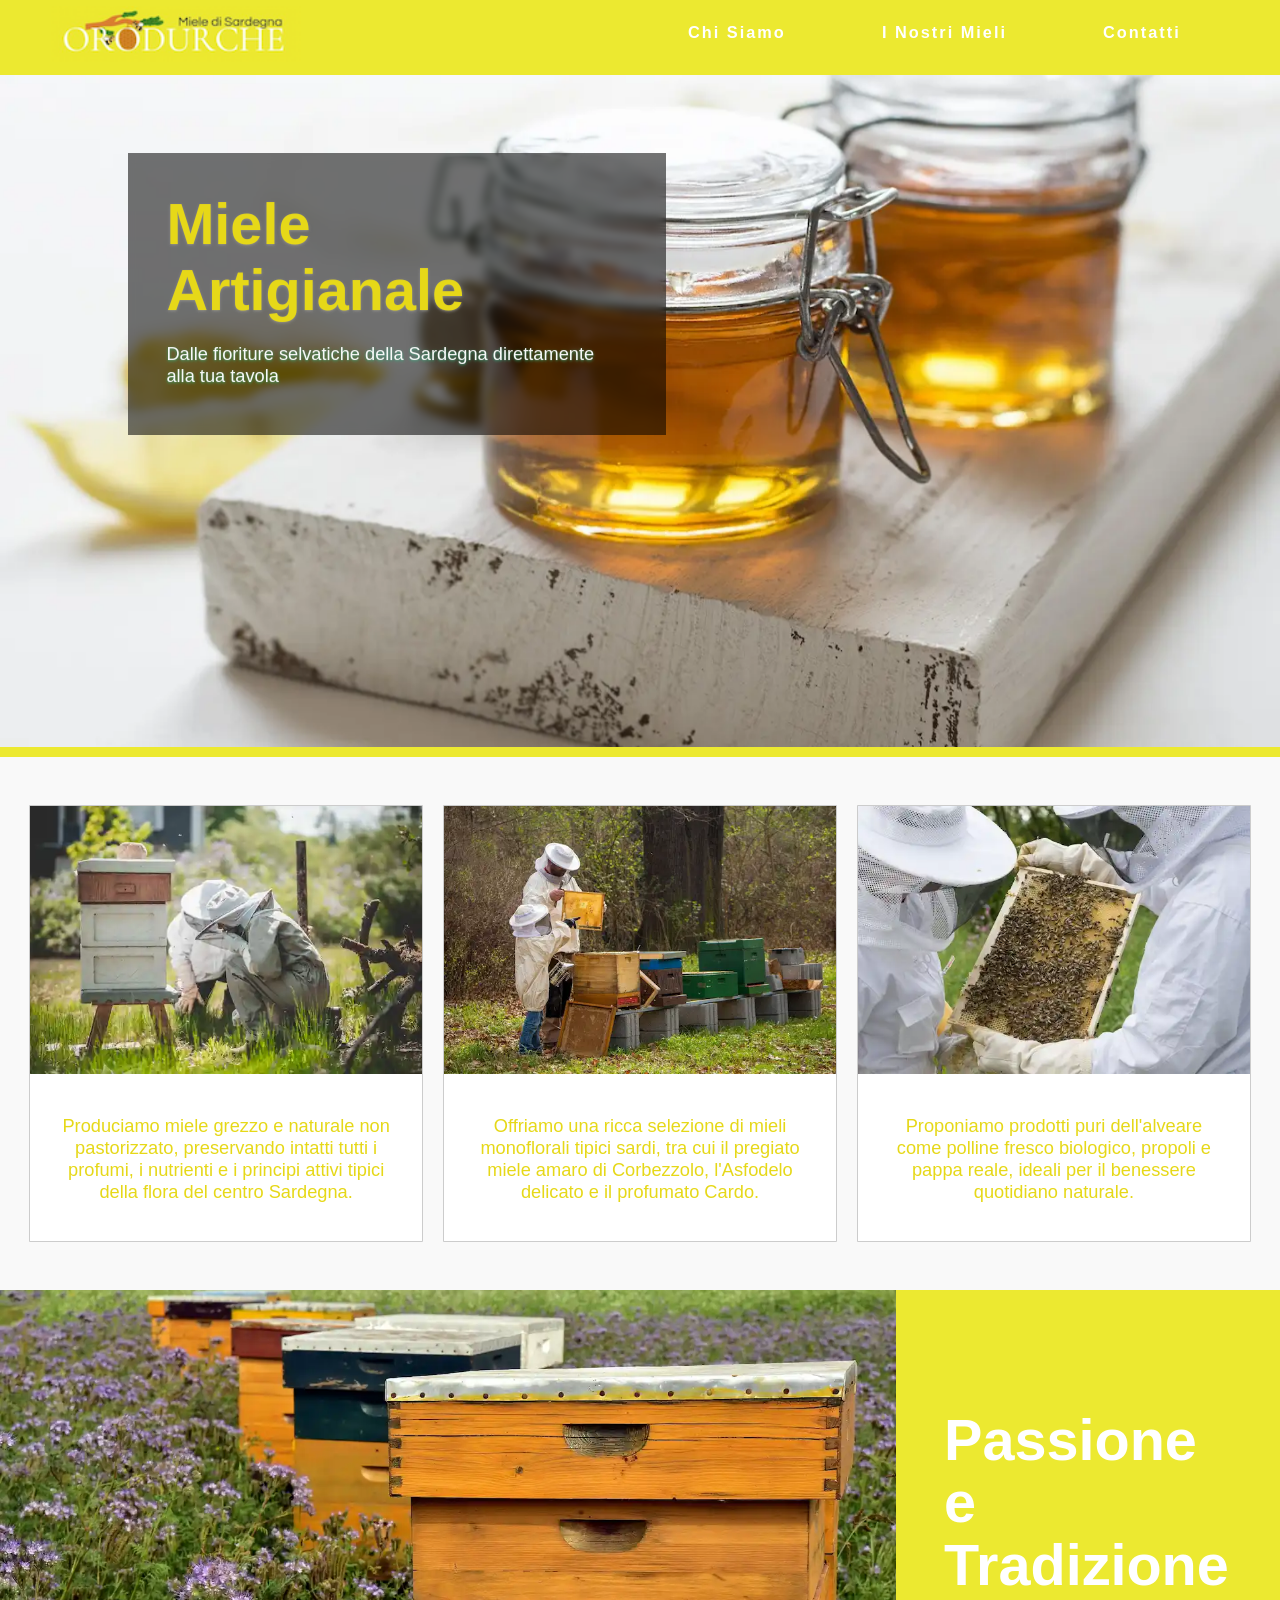
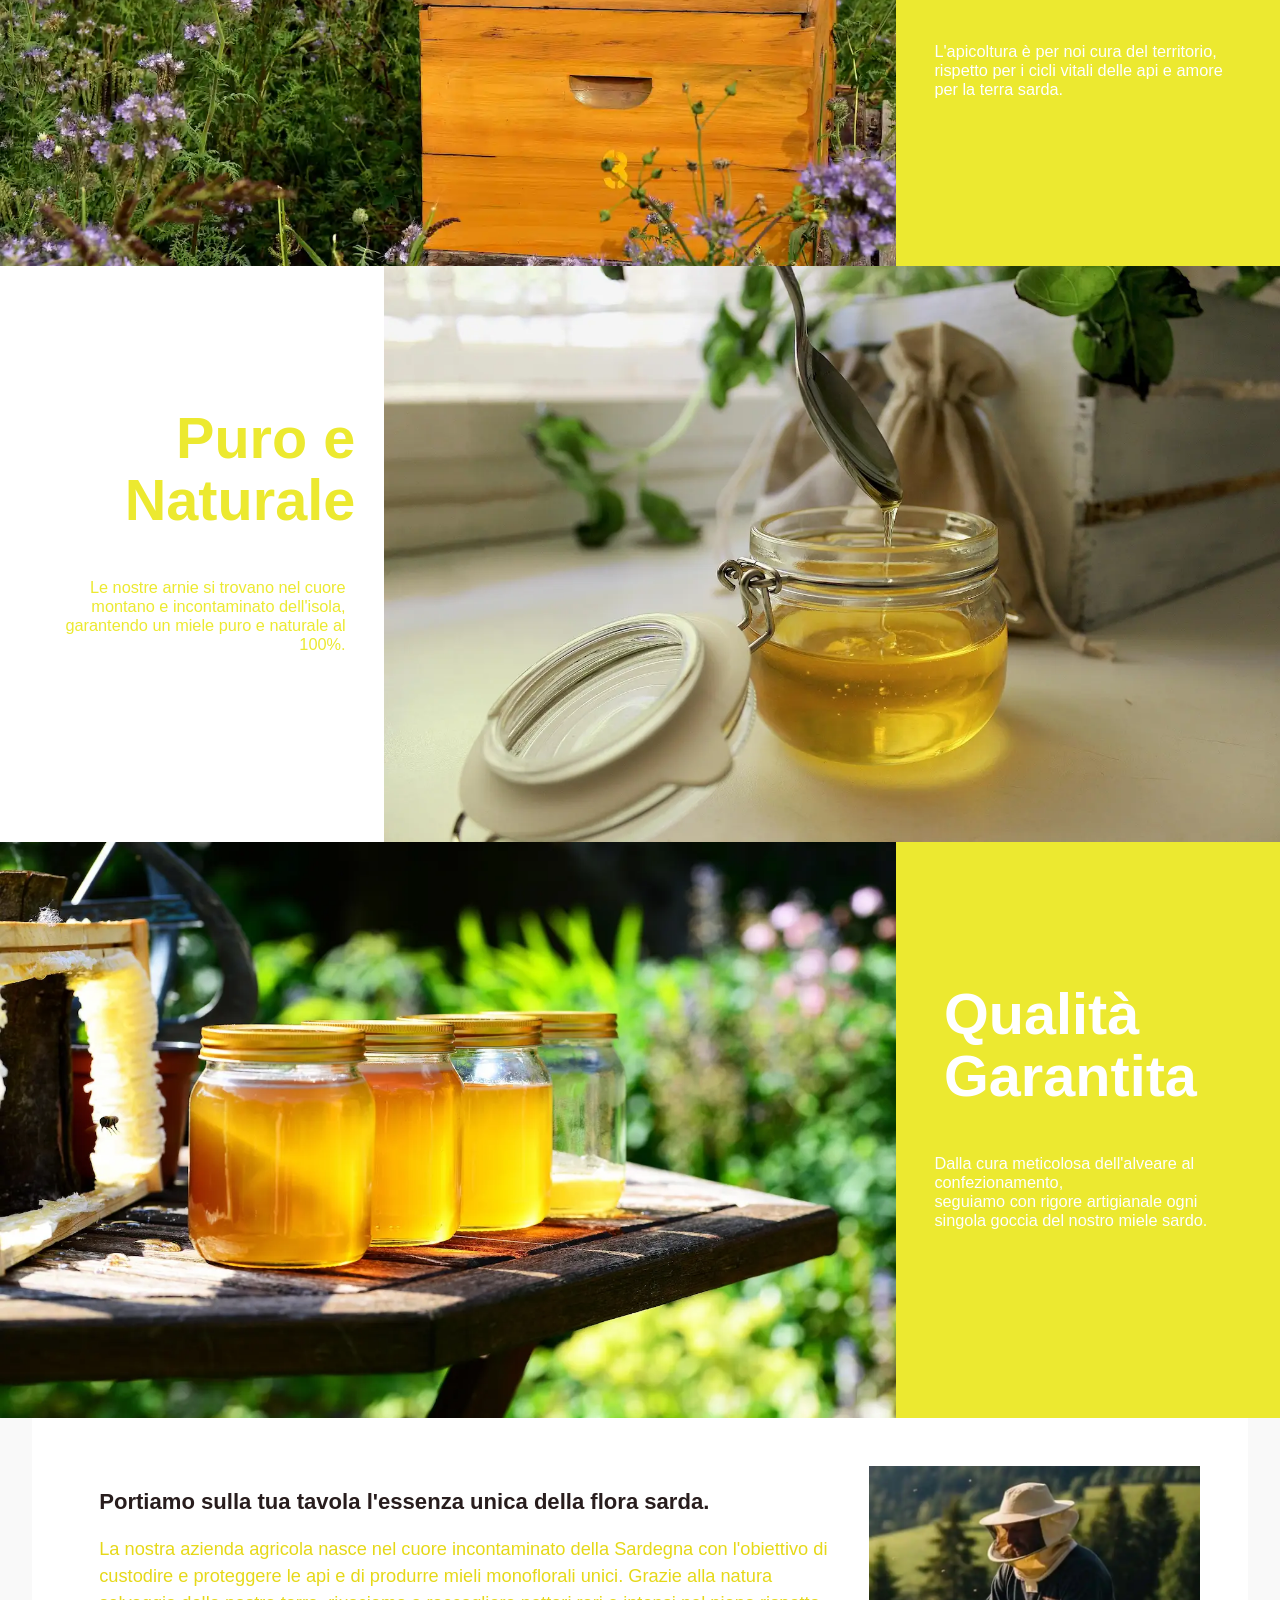
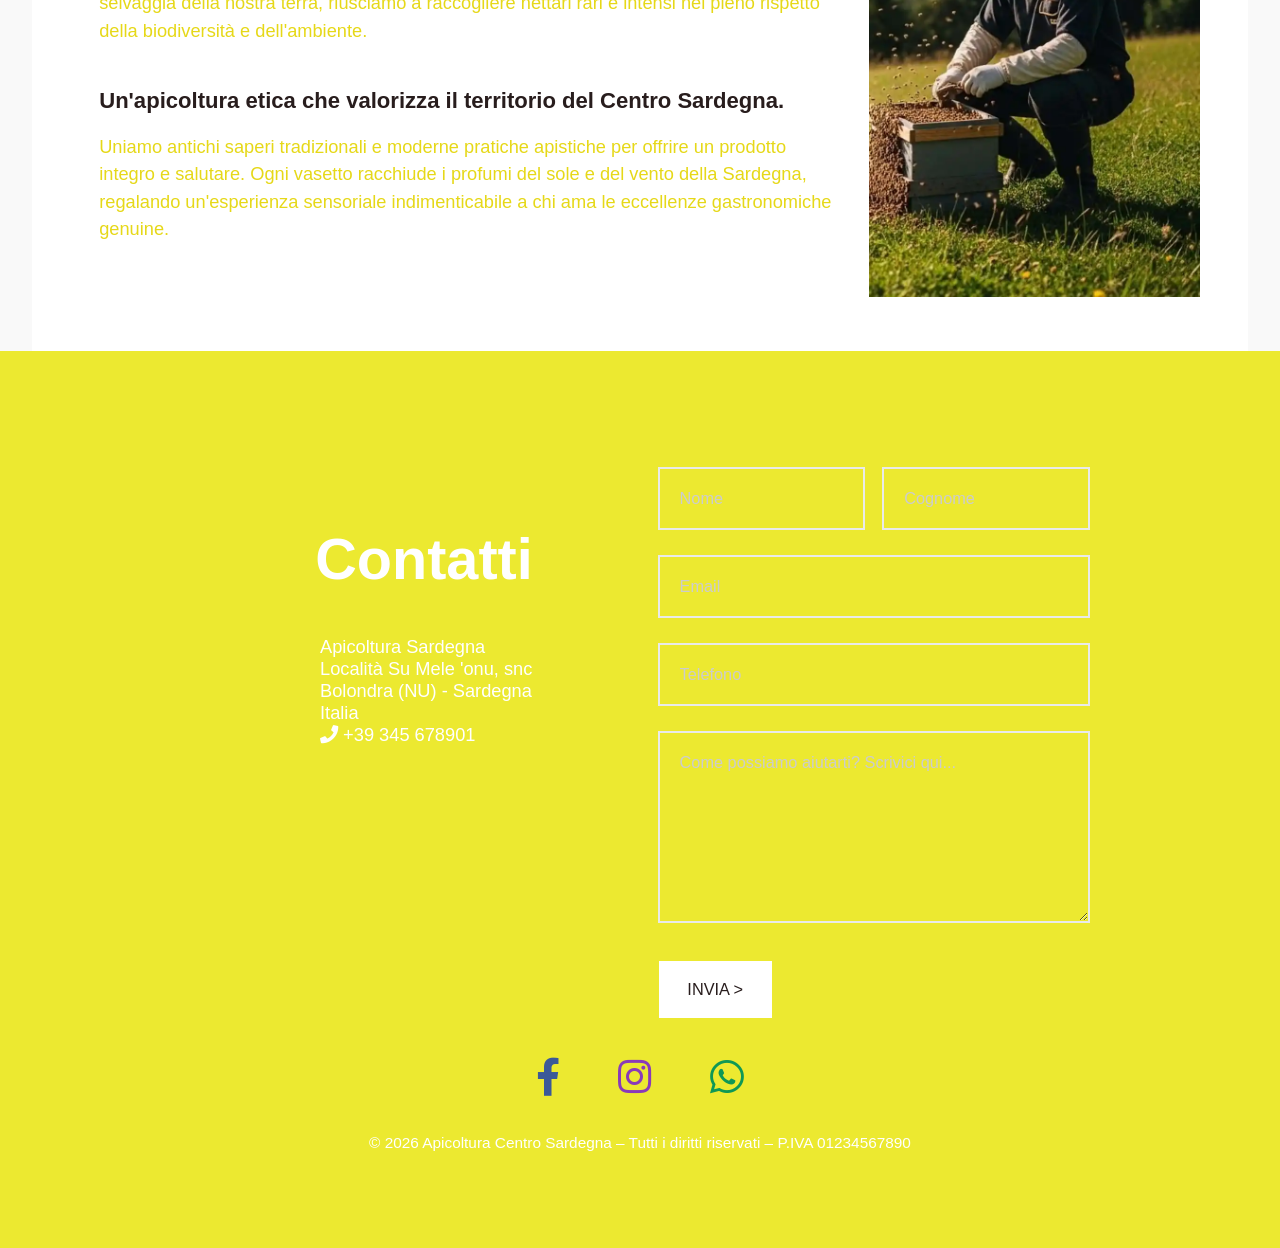
==== index.html @ 2ad6097e "Titoli" ====
<!DOCTYPE html>
<html lang="it">

<head>
  <meta charset="UTF-8" />
  <meta name="description"
    content="Apicoltura artigianale nel cuore della Sardegna. Produzione di miele 100% biologico di alta qualità: corbezzolo, asfodelo, cardo e lavanda della Sardegna." />

  <!-- META TAG PER LINK      -->
  <meta property="og:title" content="Apicoltura del Centro Sardegna - Miele Artigianale e Bio" />
  <meta property="og:description" content="Scopri l'autentico miele Sardo prodotto nel cuore incontaminato della Sardegna. Mieli monoflorali di alta qualità, polline e pappa reale d'apicoltura etica." />
  
  <!-- Sostituisci questo con il link reale del tuo sito web -->
  <meta property="og:url" content="https://valentinocode.com/api/" /> 
  
  <!-- Sostituisci questo con il link assoluto dell'immagine/logo che vuoi mostrare (Es. una foto 1200x630 pixel) -->
  <meta property="og:image" content="https://raw.githubusercontent.com/Vamusmart/api/refs/heads/main/images/link_image.webp" /> 
  
  <meta property="og:type" content="website" />
  <meta property="og:image:type" content="image/webp" />
  <meta property="og:image:width" content="1200" />
  <meta property="og:image:height" content="630" />
  <!-- ========================================== -->

  <meta name="viewport" content="width=device-width, initial-scale=1.0" />
  <title>Apicoltura Centro Sardegna | Miele Artigianale e Biologico</title>
  <link rel="shortcut icon" type="image/x-icon" href="./images/logo.ico" />
  <link rel="preload" as="image" href="images/slide-one-768.webp" imagesrcset="
      images/slide-one-768.webp 768w,
      images/slide-one-1024.webp 1024w,
      images/slide-one-1440.webp 1440w
    " imagesizes="100vw" />
  <link rel="preload" href="/fonts/Gotham-Bold.woff2" as="font" type="font/woff2" crossorigin>
  <!-- font awesome icon socials cdn link  -->
  <link rel="stylesheet" href="https://cdnjs.cloudflare.com/ajax/libs/font-awesome/5.15.3/css/all.min.css" media="print"
    onload="this.media='all'">
  <noscript>
    <link rel="stylesheet" href="https://cdnjs.cloudflare.com/ajax/libs/font-awesome/5.15.3/css/all.min.css">
  </noscript> <!-- custom css file link  -->
  <link rel="stylesheet" href="css/style.css">
</head>

<body>
  <!-- header section starts  -->
  <header id="navbar">
    <a href="#" class="logo">
      <img src="./images/logo_white-185.webp" srcset="
        ./images/logo_white-185.webp 1x,
        ./images/logo_white-370.webp 2x
      " width="185" height="41" alt="Logo Apicoltura Centro Sardegna - Miele e Prodotti dell'Alveare" loading="eager"
        fetchpriority="high" />
    </a>
    <ul class="nav-links">
      <li><a href="#we">Chi Siamo</a></li>
      <li><a href="#weare">I Nostri Mieli</a></li>
      <li><a href="#contactus">Contatti</a></li>
    </ul>
    <div class="burger">
      <div class="line1"></div>
      <div class="line2"></div>
      <div class="line3"></div>
    </div>
  </header>
  <!-- header section ends -->

  <!-- main content starts -->
  <main>
    <!-- home section starts  -->
    <section class="home" id="home">
      <h1 class="sr-only">
        Apicoltura nel centro della Sardegna specializzata nella produzione di miele artigianale selvatico, polline e derivati dell'alveare biologici.
      </h1>
      <div class="content">

        <!-- slides section starts  -->
        <section class="features" id="features">
          <div class="slideshow-container slider-container">

            <!-- SLIDE 1 -->
            <div class="mySlides fade active" style="opacity:1; visibility:visible;">
              <picture>
                <source type="image/webp" fetchpriority="high" srcset="
            images/slide-one-768.webp 768w,
            images/slide-one-1024.webp 1024w,
            images/slide-one-1440.webp 1440w
          " sizes="(max-width: 480px) 100vw,
                 (max-width: 1024px) 768px,
                 1440px" fetchpriority="high" />
                <img src="images/slide-one-1024.webp"
                  alt="Arnie immerse nella macchia mediterranea incontaminata del centro Sardegna" width="1440" height="798"
                  fetchpriority="high" decoding="async" loading="eager" />
              </picture>
              <div class="text">
                <h2 class="titolo-stile">Miele<br /><span>Artigianale</span></h2>
                <p class="testo-stile">Dalle fioriture selvatiche della Sardegna direttamente alla tua tavola</p>
              </div>
            </div>

            <!-- SLIDE 2 -->
            <div class="mySlides fade">
              <picture>
                <source type="image/webp" srcset="
            images/slide-two-768.webp 768w, 
            images/slide-two-1024.webp 1024w,
            images/slide-two-1440.webp 1440w
          " sizes="(max-width: 768px) 100vw,
                 (max-width: 1024px) 90vw,
                 900px" />
                <img src="images/slide-two-1024.webp"
                  alt="Apicoltore esperto mentre cura i favi delle api nel centro Sardegna" width="1440"
                  height="798" loading="lazy" />
              </picture>
              <div class="text">
                <h2 class="titolo-stile">Fiori<br><span>E Profumi</span></h2>
                <p class="testo-stile">Mieli rari di Corbezzolo, Asfodelo, Cardo e Lavanda sardi</p>
              </div>
            </div>

            <!-- SLIDE 3 -->
            <div class="mySlides fade">
              <picture>
                <source type="image/webp" srcset="
            images/slide-three-768.webp 768w,
            images/slide-three-1024.webp 1024w,
            images/slide-three-1440.webp 1440w
          " sizes="(max-width: 768px) 100vw,
                 (max-width: 1024px) 90vw,
                 900px" />
                <img src="images/slide-three-1024.webp"
                  alt="Raccolto biologico e naturale dei prodotti dell'alveare in Sardegna" width="1440"
                  height="798" fetchpriority="high" />
              </picture>
              <div class="text">
                <h2 class="titolo-stile">Apicoltura<br><span>Etica</span></h2>
                <p class="testo-stile">Rispetto per la biodiversità e amore per il nostro territorio sardo</p>
              </div>
            </div>

            <!-- DOTS -->
            <div class="box-circles">
              <span class="dot" onclick="currentSlide(1)"></span>
              <span class="dot" onclick="currentSlide(2)"></span>
              <span class="dot" onclick="currentSlide(3)"></span>
            </div>

          </div>
        </section>
        <!-- slides section ends -->

        <!-- card section starts  -->
        <section class="card" id="card">
          <div class="box-container">
            <div class="box">
              <div class="box-pic">
                <picture>
                  <source srcset="./images/card-one.webp" type="image/webp" />
                  <img width="480" height="240" src="./images/card-one.jpg"
                    alt="Vasetto di miele sardo biologico naturale di alta qualità" loading="lazy" />
                </picture>
              </div>
              <div class="box-text">
                <p>Produciamo miele grezzo e naturale non pastorizzato, preservando intatti tutti i profumi, i nutrienti e i principi attivi tipici della flora del centro Sardegna.</p>
              </div>
            </div>
            <div class="box">
              <div class="box-pic">
                <picture>
                  <source srcset="./images/card-two.webp" type="image/webp" />
                  <img width="480" height="240" src="./images/card-two.jpg"
                    alt="Arnie colorate e api laboriose in Sardegna" loading="lazy" />
                </picture>
              </div>
              <div class="box-text">
                <p>Offriamo una ricca selezione di mieli monoflorali tipici sardi, tra cui il pregiato miele amaro di Corbezzolo, l'Asfodelo delicato e il profumato Cardo.</p>
              </div>
            </div>
            <div class="box">
              <div class="box-pic">
                <picture>
                  <source srcset="./images/card-three.webp" type="image/webp" />
                  <img width="480" height="240" src="./images/card-three.jpg"
                    alt="Favi freschi colmi di miele dorato e cera d'api" loading="lazy" />
                </picture>
              </div>
              <div class="box-text">
                <p>Proponiamo prodotti puri dell'alveare come polline fresco biologico, propoli e pappa reale, ideali per il benessere quotidiano naturale.</p>
              </div>
            </div>
          </div>
        </section>
        <!-- card section ends -->

        <!-- about columns section starts  -->
        <section class="about">
          <div class="column" id="weare">
            <div class="image">
              <picture>
                <source type="image/webp" srcset="
          images/banner-one-480.webp   480w,
          images/banner-one-768.webp   768w,
          images/banner-one-1440.webp 1440w
        " sizes="(max-width: 480px) 100vw, (max-width: 1024px) 768px, 1440px" />
                <img src="images/banner-one.jpg" alt="Apicoltore sardo che controlla un telaio pieno d'api in totale sicurezza"
                  loading="lazy" width="1440" height="600" style="display: block" />
              </picture>
            </div>
            <div class="content">
              <h2 class="heading">Passione<br />e Tradizione</h2>
              <p>L'apicoltura è per noi cura del territorio,<br />
                <span>
                  rispetto per i cicli vitali delle api e amore per la terra sarda.</span>
              </p>
            </div>
          </div>

          <div class="column" id="wedo">
            <div class="image">
              <picture>
                <source type="image/webp" srcset="
          images/banner-two-480.webp   480w,
          images/banner-two-768.webp   768w,
          images/banner-two-1440.webp 1440w
        " sizes="(max-width: 480px) 100vw, (max-width: 1024px) 768px, 1440px" />
                <img src="images/banner-two.jpg" alt="La ricca fioritura spontanea della macchia mediterranea in Sardegna centro-occidentale" loading="lazy" width="1440"
                  height="600" style="display: block" />
              </picture>
            </div>
            <div class="content">
              <h2 class="heading">Puro e<br />Naturale</h2>
              <p>Le nostre arnie si trovano nel cuore montano e incontaminato dell'isola,<br />
<span>
garantendo un miele puro e naturale al 100%.</span>
              </p>
            </div>
          </div>

          <div class="column" id="careers">
            <div class="image">
              <picture>
                <source type="image/webp" srcset="
          images/banner-three-480.webp   480w,
          images/banner-three-768.webp   768w,
          images/banner-three-1440.webp 1440w
        " sizes="(max-width: 480px) 100vw, (max-width: 1024px) 768px, 1440px" />
                <img src="images/banner-three.jpg" alt="Confezionamento artigianale del miele sardo di macchia mediterranea" loading="lazy" width="1440"
                  height="600" style="display: block" />
              </picture>
            </div>
            <div class="content">
              <h2 class="heading">Qualità<br />Garantita</h2>
              <p>Dalla cura meticolosa dell'alveare al confezionamento,<br />
<span>
seguiamo con rigore artigianale ogni singola goccia del nostro miele sardo.</span></p>
            </div>
          </div>
        </section>
        <!-- about columns section ends -->

        <!-- We section starts  -->
        <section class="container-ajx" id="we">
          <div class="flex-ajx">
            <section class="colajx mainajx">
              <div id="update">
                <h2>Portiamo sulla tua tavola l'essenza unica della flora sarda.</h2>
                <p>La nostra azienda agricola nasce nel cuore incontaminato della Sardegna con l'obiettivo di custodire e proteggere le api e di produrre mieli monoflorali unici. Grazie alla natura selvaggia della nostra terra, riusciamo a raccogliere nettari rari e intensi nel pieno rispetto della biodiversità e dell'ambiente.
                </p>

                <h2>Un'apicoltura etica che valorizza il territorio del Centro Sardegna.</h2>
                <p>Uniamo antichi saperi tradizionali e moderne pratiche apistiche per offrire un prodotto integro e salutare. Ogni vasetto racchiude i profumi del sole e del vento della Sardegna, regalando un'esperienza sensoriale indimenticabile a chi ama le eccellenze gastronomiche genuine.</p>
              </div>
            </section>
            <aside class="colajx sidebar">
              <div class="image">
                <picture>
                  <source srcset="images/company.webp" type="image/webp" />
                  <img width="1440" height="600" src="images/company.jpg"
                    alt="Apicoltori sardi che mostrano con orgoglio i favi freschi dorati della Sardegna"
                    loading="lazy" decoding="async" />
                </picture>
              </div>
            </aside>
          </div>
        </section>
        <!-- we are section ends -->

        <!-- contactUs section starts  -->
        <section class="contact" id="contactus">
          <div class="column">
            <div class="content">
              <h2 class="heading">Contatti</h2>
              <p>Apicoltura Sardegna<br />
                <span>Località Su Mele 'onu, snc</span><br />
                <span>Bolondra (NU) - Sardegna</span><br />
                <span>Italia</span><br />
                <span><i class="fa fa-phone"></i> +39 345 678901</span>
              </p>
            </div>
            <form autocomplete="on" name="contact-form" action="https://formsubmit.co/c38f33a49534356b8013b7cba85e7b29"
              method="POST">
              <input type="hidden" name="_captcha" value="false" />
              <input type="hidden" name="_next" value="https://www.apicolturacentrosardegna.it/" />

              <div class="container">
                <div id="display_message"></div>

                <div class="login">
                  <input type="text" name="Nome" placeholder="Nome" class="input" id="firstname" aria-label="Nome"
                    autocomplete="given-name" required />
                  <input type="text" name="Cognome" placeholder="Cognome" class="input" id="lastname"
                    aria-label="Cognome" autocomplete="family-name" required />
                </div>

                <div class="email">
                  <input type="email" name="Email" placeholder="Email" class="input" id="email" aria-label="Email"
                    autocomplete="email" required />
                  <input type="tel" name="Telefono" placeholder="Telefono" class="input" id="phone"
                    aria-label="Telefono" autocomplete="tel" required />
                  <input type="hidden" name="_subject" value="Nuovo Messaggio dal Sito - Apicoltura Centro Sardegna" />
                </div>

                <div class="msg">
                  <textarea class="area" name="Messaggio" placeholder="Come possiamo aiutarti? Scrivici qui..." id="message" aria-label="Messaggio"
                    autocomplete="off" required></textarea>
                </div>

                <div>
                  <button class="btn" type="submit" aria-label="Invia modulo contatti" onclick="sendContact();">Invia ></button>
                </div>
              </div>
            </form>
          </div>
      </div>
      </form>
      </div>
    </section>
    <!-- contact section ends -->

    </div>
    </section>
    <!-- home section ends -->
  </main>
  <!-- main content ends -->

  <!-- footer starts -->
  <div class="footer">
    <div class="box-container">
      <ul class="socials">
        <li>
          <a href="https://www.facebook.com/" title="Facebook" aria-label="Facebook" target="_blank"><i
              class="fab fa-facebook-f"></i></a>
        </li>
        <li>
          <a href="https://www.instagram.com/" title="Instagram" aria-label="Instagram" target="_blank"><i
              class="fab fa-instagram"></i></a>
        </li>
        <li>
          <a href="https://wa.me/+393791520734" title="WhatsApp" aria-label="WhatsApp" target="_blank"><i
              class="fab fa-whatsapp"></i></a>
        </li>
      </ul>
      <p class="footer-info">© 2026 Apicoltura Centro Sardegna – Tutti i diritti riservati – P.IVA 01234567890
</p>
    </div>
  </div>
  <!-- footer ends -->

  <!-- CookiePolicy starts -->
  <div class="wrapper">
    <div id="consent-popup" class="hidden">
      <p>
        Questo sito utilizza i cookie per migliorare l'esperienza dell'utente e per offrirti servizi personalizzati. Continuando a navigare sul sito accetti l'utilizzo dei cookie. Puoi consultare qui la nostra <a href="cookie-policy.html">cookie policy</a>.
      </p>
      <div class="item">
        <a id="accept" href="#">OK</a>
      </div>
    </div>
  </div>
  <!-- CookiePolicy ends -->

  <!-- JavaScript section start -->
  <script src="main.js" defer></script>
  <!-- JavaScript section end -->

</body>

</html>
---- css/style.css ----
/**
 *  Adding Gotham font
 */
@font-face {
  font-family: "Gotham-Bold";
  src: url("../fonts/Gotham-Bold.woff2") format("woff2");
  font-style: normal;
  font-weight: 700;
  font-display: swap;
}

@font-face {
  font-family: "Gotham-Book";
  src: url("../fonts/Gotham-Book.woff2") format("woff2");
  font-style: normal;
  font-weight: 400;
  font-display: swap;
}

@font-face {
  font-family: "Gotham-Medium";
  src: url("../fonts/Gotham-Medium.woff2") format("woff2");
  font-style: normal;
  font-weight: 500;
  font-display: swap;
}

/**
 *  Fonts-related utilities.
 */

:root {
  --lightblue: #ece930;
  --darkblue: #e6d818;
  --white: #ffffff;
  --darkwhite: #f9f9f9;
    --darkgray: #cccccc;
  --lightdark: #281d1d;
  --attention: #bb1a06;
}

:root {
  --nav-height: 75px;
}

:root {
  --font-small: 1rem;
  --font-normal: 1.7rem;
  --font-large: 3rem;
}

::placeholder {
  color: var(--darkgray); /* più visibile del default */
  opacity: 1; /* importante per Safari */
}

/* Per compatibilità completa */
input::placeholder,
textarea::placeholder {
  color: var(--darkgray);
  opacity: 1;
    font-family: "Gotham-Book", Arial, Helvetica, sans-serif;
}

#home {
  overflow: hidden;
}

/**
 *  Custom styles
 */

* {
  margin: 0;
  padding: 0;
  box-sizing: border-box;
  text-decoration: none;
  outline: none;
  border: none;
}

.sr-only {
  position: absolute;
  width: 1px;
  height: 1px;
  padding: 0;
  margin: -1px;
  overflow: hidden;
  clip: rect(0, 0, 0, 0);
  border: 0;
}

h1 {
  font-size: 0px;
}


h2 {
  display: block;
  font-size: calc(var(--font-normal) + 0.6rem);
  margin-block-end: 0.3em;
  margin-inline-start: 0px;
  margin-inline-end: 0px;
  font-weight: bold;
}

*::selection {
  background: var(--light);
  color: var(--white);
}

html {
  overflow-x: hidden;
}

body {
  background: var(--darkwhite);
  font-family: "Gotham-Book", Arial, Helvetica, sans-serif;

}

body.loaded {
  opacity:1;
  transition: opacity 0.3s ease;
}

.btn {
  display: inline-block;
  margin-top: 1rem;
  padding: 2rem 3rem;
  background: var(--lightblue);
  font-size: var(--font-medium);
  color: var(--white);
  cursor: pointer;
  text-transform: uppercase;
  border: 0.1rem solid var(--white);
  font-weight: 100;
}

form .btn:hover,
#wedo .btn:hover,
.btn:hover {
  color: var(--lightblue);
  transition-delay: 0.1s;
  background-color: var(--lightdark);
}

form .btn {
  display: inline-block;
  margin-top: 1rem;
  padding: 2rem 3rem;
  background: var(--white);
  font-size: var(--font-normal);
  color: var(--lightdark);
  cursor: pointer;
  text-transform: uppercase;
  border: 0.1rem solid var(--lightblue);
  font-weight: 100;
}

header {
  position: fixed;
  padding-top: 2rem;
  top: 0;
  left: 0;
  width: 100%;
  box-shadow: 0 0.5rem 1rem rgba(0, 0, 0, 0.1);
  padding: 2rem 4%;
  display: flex;
  align-items: center;
  justify-content: space-between;
  padding-bottom: 3rem;
  background-color: var(--lightblue);
  z-index: 1000;
  height: auto;
  overflow: visible;
}

header .logo {
  font-size: calc(var(--font-medium) + 0.4rem);
  color: var(--darkblue);
  height: auto;
  max-height: 7rem;
  object-fit: contain;
  display: block;
  padding-top: 0.5rem;
}

header .logo img {
  width: 250px;
  height: auto;
  object-fit: contain;
}

header .logo span {
  color: var(--lightblue);
}

header .navbar a {
  font-size: var(--font-normal);
  margin-left: 2rem;
  color: var(--white);
  text-align: center;
}

header .navbar a:hover {
  color: var(--darkblue);
}

header input {
  display: none;
}

header label {
  font-size: var(--font-large);
  color: var(--lightblue);
  cursor: pointer;
  visibility: hidden;
  opacity: 0;
}

/* MAIN LANDMARK */
main {
  display: block;
  padding-top: var(--nav-height); /* evita che l'header fisso copra il contenuto */
}

/**
 *  NAVBAR
 */

#navbar {
  position: fixed;
  top: 0;
  left: 0;
  right: 0;
  width: 100%;
  height: var(--nav-height);
  box-shadow: 0px 5px 0px rgba(0, 0, 0, 0);
  transition: box-shadow 500ms;
}

#navbar.scrolled {
  background-color: var(--lightdark);
  box-shadow: 0px 5px 10px rgba(0, 0, 0, 0.25);
}

/* #navbar.scrolled .nav-links a {
  color: var(--darkblue);
} */

.nav-links {
  display: flex;
  justify-content: space-around;
  align-items: center;
  width: 50%;
  height: 100%;
}

.nav-links li {
  list-style: none;
}

.nav-links a {
  color: var(--white);
  text-decoration: none;
  letter-spacing: 3px;
  font-weight: bold;
  font-size: var(--font-small);
}

a.active {
  border-radius: 15px;
}

.nav-links a:hover {
  color: var(--lightdark);
}

.burger {
  display: none;
  cursor: pointer;
}

.burger div {
  width: 25px;
  height: 3px;
  background-color: var(--white);
  margin: 5px;
  transition: transform 0.3s ease;
  box-shadow: 0px 5px 10px rgba(0, 0, 0, 0.25);
}

/* Base bandiere tonde */
.lang-switch a img {
  width: 32px;
  height: 32px;
  border-radius: 50%;
  opacity: 0.7;
  transition: transform 0.3s ease;
  border: 2px solid transparent;
  box-sizing: border-box;
  display: block;
  object-fit: cover;
}

/* Hover sugli altri link */
.lang-switch a:hover img {
  opacity: 1;
  transform: scale(1.1);
}

/* Lingua selezionata: bordo bianco tondo */
.lang-switch a.active img {
  opacity: 1;
  border-radius: 15px;
  border: 2px solid white;
  box-shadow: 0 0 0 2px var(--primary-color);
}

/* Spaziatura tra le bandiere */
.lang-switch a:not(:last-child) {
  margin-right: 0.5rem;
}

/* Layout orizzontale, centrato */
.lang-switch {
  display: flex;
  align-items: center;
}

#consent-popup {
  position: fixed;
  bottom: 0;
  left: 10rem;
  right: 10rem;
  padding: 1rem;
  background-color: var(--white);
  display: flex;
  align-items: center;
  justify-content: space-between;
  z-index: 9999;
}

#consent-popup p {
  width: auto;
  flex: 1;
  font-size: calc(var(--font-normal) + 0.2rem);
}

#consent-popup p a {
  color: var(--lightblue);
}

#consent-popup p a:visited {
  color: var(--lightdark);
}

.item {
  position: static;
  width: auto;
  margin-left: 1rem;
}

#consent-popup.hidden {
  opacity: 0;
  flex: 1;
}

#accept {
  height: 50px;
  line-height: 50px;
  font-size: calc(var(--font-small) + 1rem);
  color: var(--white);
  cursor: pointer;
  text-transform: uppercase;
  border: 0.1rem solid var(--white);
  background: var(--lightblue);
  font-weight: bold;
  padding: 0.6rem 8.6rem;
}

.wrapper {
  position: fixed;
  width: 80%;
  z-index: 9999;
}

.item:hover {
  color: var(--lightblue);
  cursor: pointer;
}

/**
 *  HOME
 */

.home .content p {
  font-size: calc(var(--font-normal) + 0.2rem);
  color: var(--darkblue);
  padding: 1rem 0;
}

/* Slideshow container */
.home {
  display: flex;
  align-items: center;
  justify-content: center;
  background-size: cover;
  background-position: center;
  margin: 0;
  padding: 0;
}

.home .content .features {
  height: 100%;
  background-color: var(--lightblue);
  padding-bottom: 1rem;
  margin-bottom: 2rem;
}

.slider-container {
  /* Isola il contenuto dello slider dal resto della pagina */
  contain: layout paint;
  position: relative;
}

.slideshow-container {
  position: relative;
  /*height: 68vh;  o un valore fisso coerente */
  height: 70rem; /* perchè su ipad mini rimaneva troppo verde sotto lo slideshow */
  overflow: hidden;
}

.mySlides {
  width: 100%;
  height: 100%;
  position: absolute;
  inset: 0;
  opacity: 0;
  transition: opacity 1.5s ease;
}

.mySlides.active {
  opacity: 1;
  position: absolute;
  z-index: 2;
}

/* .mySlides:first-child {
  opacity: 1;
  visibility: visible;
  position: relative;
} */

.mySlides img {
  width: 100%;
  height: 100%;
  object-fit: cover;
  opacity: 1;
  transition: opacity 0.03s ease;

  transform: translateZ(0);
  backface-visibility: hidden;
}

/* .mySlides img {
  object-fit: cover;
  min-width: 100%;
  width: auto;
  height: auto;
  max-width: 100%;
} */

/* Next & previous buttons */
.prev,
.next {
  display: none;
}

/* Position the "next button" to the right */
.next {
  right: 0;
  border-radius: 3px 0 0 3px;
}

/* Caption text */
.text {
  color: var(--white);
  font-size: calc(var(--font-large) + 1rem);
  padding: 3%;
  position: absolute;
  width: 42%;
  margin: 0 10%;
  text-align: left;
  background-color: rgba(0, 0, 0, 0.55); /* più contrasto */
  backdrop-filter: blur(4px); /* effetto moderno (opzionale) */
  top: calc(var(--nav-height) + 15rem);
  transform: translateY(-50%);
  text-shadow: 0 1px 3px rgba(40, 181, 127, 0.8);

}

.text h2 {
  margin-bottom: 10px;
  color: var(--white);
  text-shadow: 0 1px 3px rgba(148, 146, 146, 0.8);
}

.text .titolo-stile {
  color: var(--darkblue) !important;
  font-size: calc(var(--font-large) + 3rem);
}

.text .testo-stile {
  color: var(--darkwhite) !important;
}

/* Fading animation 
.fade {
  -webkit-animation-name: fade;
  -webkit-animation-duration: 1.5s;
  animation-name: fade;
  animation-duration: 1.5s;
}


@-webkit-keyframes fade {
  from {
    opacity: 0.4;
  }

  to {
    opacity: 1;
  }
}

@keyframes fade {
  from {
    opacity: 0.4;
  }

  to {
    opacity: 1;
  }

 
}
 */
.box-circles {
  position: absolute;
  top: calc(var(--nav-height) - 60px);
  left: 50%;
  transform: translateX(-50%);
  padding: 1em;
}

/* The dots/bullets/indicators */
.dot {
  cursor: pointer;
  height: 12px;
  width: 12px;
  margin: 0 2px;
  border: 1px solid var(--white);
  border-radius: 50%;
  display: inline-block;
  transition: background-color 0.6s ease;
}

.active,
.dot:hover {
  background-color: var(--white);
}

/* Slideshow container ends*/

/**
 *  CARDBOX
 */

.card .box-container {
  display: flex;
  align-items: stretch;
  justify-content: center;
  flex-wrap: wrap;
  width: 100%;
  padding: 2rem;
}

.card .box-container .box {
  flex: 1 1 30rem;
  margin: 1rem;
  background: var(--white);
  border: 0.1rem solid rgba(0, 0, 0, 0.2);
  border-radius: 0.1rem;
  text-align: center;
  margin-bottom: 3rem;

  display: flex;
  flex-direction: column;
}

.card .box-container .box .btn {
  display: block;
}

.card .box-container .box .box-text {
  flex-grow: 1;
  margin: 2rem;
}

.card .box-container .box .box-pic img {
  height: 28rem;
  object-fit: cover;
  width: 100%;
}

.box-pic {
  position: relative;
  overflow: hidden;
  z-index: 0;
}

.box-pic::after {
  content: "";
  position: absolute;
  left: 0;
  top: 0;
  width: 100%;
  height: 100%;
  transition: 0.5s ease all;
}

img {
  transition: 0.5s ease all;
  max-width: 100%;
  height: auto;
  object-fit: cover;
}

.box-pic:hover img {
  transform: scale(1.2);
}

.box-pic:hover::after {
  opacity: 0.3;
}

/**
 *  ABOUT
 */

.about .column {
  display: flex;
  width: 100%;
  align-items: center;
  justify-content: center;
  background-color: var(--lightblue);
}

#we,
#weare,
#contactus {
  scroll-margin-top: calc(var(--nav-height) - 30px);
}

#wedo .column .image,
.about .column .image {
  flex: 0 0 auto;
  width: 77%;
}

#wedo .column .content,
.about .column .content {
  flex: 0 1 auto;
  padding-bottom: 4rem;
}

.about img {
  height: 60rem;
  object-fit: cover;
  width: 100%;
}

#wedo .buttons {
  position: relative;
  /* Aggiunto solo perchè c'è z-index*/
  border: 1rem;
  z-index: 1000;
  margin-right: 10rem;
}

#wedo p,
#wedo a,
#wedo .heading,
#wedo {
  flex-direction: row-reverse;
  background-color: var(--white);
  color: var(--lightblue);
  border-color: var(--lightblue);
  text-align: right;
}

.about .column .content p {
  font-size: var(--font-normal);
  color: var(--white);
  padding: 1rem 4rem;
}

.buttons {
  margin-left: 10rem;
}

.about .column .heading {
  text-align: left;
  background: var(--lightblue);
  color: transparent;
  color: var(--white);
  font-size: calc(var(--font-large) + 3rem);
  line-height: 6.5rem;
  padding: 0 3rem 2rem 5rem;
}

/**
 *  AJAXCALLS
 */

.container-ajx {
  font-size: var(--font-normal);
  max-width: 95%;
  margin: auto;
  line-height: 1.5;
  padding: 5rem;
  background-color: var(--white);
}

.flex-ajx {
  display: flex;
  width: 100%;
  margin: auto 0rem 0rem;
  color: var(--white);
}

.colajx {
  margin-left: 0rem;
  margin-right: 0.5rem;
  color: var(--lightdark);
}

.sidebar {
  flex: 1;
  margin: 0;
}

.mainajx {
  flex-shrink: 0;
  flex-basis: 70%;
  min-height: 42rem;
  background-color: var(--white);
}

#update {
  font-size: calc(var(--font-normal) + 0.4rem);
  padding: 2rem;
  padding-bottom: clamp(2rem, 3vh, 4rem);
}

#update p:first-of-type {
    margin-bottom: 30px;
}

#load-1 {
  box-sizing: border-box;
  width: 100%;
  padding: 2rem;
  border: 0.1rem solid var(--white);
  color: var(--white);
  background-color: var(--lightblue);
  text-align: center;
}

#load-2,
#load-3 {
  box-sizing: border-box;
  width: 100%;
  padding: 2rem;
  border: 0.1rem solid --white;
  color: var(--lightblue);
  background-color: #bbbbbb;
  text-align: center;
}

#load-1 {
  color: var(--white);
  background-color: var(--lightblue);
}

#load-2,
#load-3 {
  color: var(--lightblue);
  background-color: #bbbbbb;
}

#load-1,
#load-2,
#load-3 {
  cursor: pointer;
  box-sizing: border-box;
  width: 100%;
  padding: 2rem;
  border: 0.1rem solid var(--white);
  text-align: center;
}

/**
 *  CONTACTUS
 */

.contact .column {
  display: flex;
  align-items: center;
  justify-content: center;
  flex-wrap: wrap;
  background-color: var(--lightblue);
  padding-top: 10rem;
}

.contact .column .content h2 {
  font-size: calc(var(--font-large) + 3rem);
}

.contact .column .content p {
  color: var(--white);
  text-align: left;
  margin-left: 13.5rem;
  padding-bottom: 20rem;
}

.contact .column .heading {
  text-align: left;
  color: transparent;
  color: var(--white);
  line-height: 6.5rem;
  padding-left: 13rem;
  padding-right: 13rem;
  padding-bottom: 2rem;
  margin-right: 13rem;
}

form {
  max-width: 45rem;
  background: var(--lightblue);
  box-sizing: border-box;
  width: 80%;
}

/* .email input, */
.input,
.msg .area {
  background-color: var(--lightblue);
  width: 100%;
  padding: 20px;
  box-sizing: border-box;
  margin-bottom: 25px;
  border: 2px solid #e9eaea;
  font-size: var(--font-normal);
  outline: none;
  color: var(--white);
}

.login .input {
  width: 48%;
  float: left;
  margin-right: 4%;
}

.login .input:last-child {
  margin-right: 0;
}

.msg .area {
  height: 20rem;
}

#display_message {
  color: var(--lightdark);
  margin-bottom: 20px;
  background: var(--attention);
  padding: 0px;
  text-align: center;
  font-size: calc(var(--font-small) + 1rem);
  transition: transform 0.5s ease;
}

input,
textarea {
  background-color: var(--lightblue);
}

input #email,
input #phone {
  background-color: var(--lightblue);
}

.contact {
  background-color: var(--blue);
}

/**
 *  FOOTER
 */

.footer .box-container {
  display: flex;
  align-items: center;
  flex-direction: column;
  text-align: center;
  background: var(--lightblue);
  padding-top: 1rem;
  padding-bottom: 10rem;
}

.footer .box-container .socials {
  display: flex;
  margin: 3rem;
  list-style-type: none;
}

.footer .box-container .socials li {
  padding: 0 3rem;
}

.fa-facebook-f {
  font-size: calc(var(--font-large) + 1rem);
  color: #3b5998;
}

.fa-instagram {
  color: #8a3ab9;
  font-size: calc(var(--font-large) + 1rem);
}

.fa-whatsapp {
  color: #0F9855;
  font-size: calc(var(--font-large) + 1rem);
}

.footer .box-container .socials a:hover i {
  color: var(--lightdark);
}

.footer .box-container .nav-footer li {
  float: left;
  list-style-type: none;
  font-size: var(--font-normal);
  color: var(--white);
}

.footer .box-container .nav-footer li a {
  display: block;
  color: var(--white);
  text-decoration: none;
  list-style: none;
  margin: 2rem;
  font-size: calc(var(--font-normal) + 0.4rem);
}

.footer .box-container img {
  margin-top: 30%;
  max-width: 100%;
  height: 2rem;
  margin-bottom: 0;
  height: auto;
}

.footer-info {
  text-align: center;
  color: var(--white);
  font-size: clamp(1.2rem, 1.5vw, 1.6rem);
  margin-top: 1rem;
  padding: 0 1rem;
}

/**
 *  MEDIA QUERIES
 */

@media (max-width: 2000px) {
  html {
    font-size: 80%;
  }

  .card .box-container .box {
    flex: 1 1 15rem;
  }

  .nav-links a {
    font-size: var(--font-normal);
    letter-spacing: 3px;
  }
}

@media (max-width: 1600px) {
  html {
    font-size: 60%;
  }

  .nav-links a {
    font-size: var(--font-normal);
    letter-spacing: 2px;
  }

  .card .box-container .box .box-text {
    margin: 3rem;
  }

  #accept {
    padding: 1rem 6rem;
  }

  #consent-popup {
    left: 0.8rem;
    right: 0.8rem;
    padding: 1rem 1rem;
    font-size: var(--font-normal);
  }

  #wedo .column .image,
  .about .column .image {
    width: 70%;
  }

  .contact .column .heading {
    padding-right: 0;
  }
}

@media (max-width: 1024px) {
  html {
    font-size: 50%;
  }

  .mySlides {
    height: 70rem;
  }

  .about .column {
    padding: 0 20px;
  }

  .card .box-container .box .box-text {
    margin: 3rem;
  }

  #accept {
    padding: 1.2rem 9.5rem;
  }

  #consent-popup {
    left: 0.8rem;
    right: 0.8rem;
    padding: 1rem 1rem;
    font-size: var(--font-normal);
  }

  .contact .column .heading {
    padding-right: 0;
  }

  /* ==============================
     BURGER MENU / NAV
     ============================== */
  #navbar .burger {
    display: block;
    cursor: pointer;
  }

  .nav-links {
    position: absolute;
    top: 0.7vh;
    right: 10px;
    left: 10px;
    height: 50vh;
    background-color: rgba(217, 217, 217, 0.8);
    backdrop-filter: blur(10px);
    border-radius: 5px;
    display: flex;
    flex-direction: column;
    align-items: center;
    transform: translateY(-110%);
    transition: transform 0.5s ease-in;
    width: auto;
    padding: 1rem 2rem;
    box-shadow: 0 8px 24px rgba(0, 0, 0, 0.15);
  }

  .nav-links a {
    font-size: calc(var(--font-large) + 0.4rem);
    letter-spacing: 1px;
  color: var(--lightdark);
  }

  .nav-links li {
    opacity: 0;
  }

  .nav-active {
    transform: translateX(0%);
  }

  .toggle .line1 {
    transform: rotate(-45deg) translate(-5px, 6px);
    background-color: var(--lightdark);
  }

  .toggle .line2 {
    opacity: 0;
  }

  .toggle .line3 {
    transform: rotate(45deg) translate(-5px, -6px);
    background-color: var(--lightdark);
  }
}

@media (max-width: 980px) {
  html {
    font-size: 40%;
  }

  #wedo .column .content,
  .about .column .content {
    flex: initial;
  }

  h2 {
    font-size: calc(var(--font-normal) + 0.1rem);
  }

  .about .column {
    padding: 0;
  }

  #wedo .column .image,
  .about .column .image {
    width: 70%;
  }

  section {
    padding: 0 0%;
  }

  .card .box-container .box-text {
    margin: 3rem;
  }

  .home .content p {
    padding: 0;
  }

  #accept {
    padding: 1rem 8.4rem;
  }

  #consent-popup {
    left: 0.8rem;
    right: 0.8rem;
    padding: 2rem 1rem;
  }

  form {
    max-width: 50rem;
  }

  .input,
  .msg .area {
    padding: 2rem;
    margin-bottom: 2rem;
  }

  .contact .column .heading {
    padding-right: 0;
  }
}

@media (max-width: 920px) {

  .image img {
    height: 57rem;
  }

  .card .box-container {
    align-items: initial;
  }
}

/* ==============================
   MOBILE / TABLET BREAKPOINTS
   Burger menu visibile fino a 765px
   ============================== */

/* Base mobile: fino a 765px */
@media (max-width: 765px) {

  .about .column .content p {
    padding: 2rem;
    font-size: calc(var(--font-normal) + 0.4rem);
  }

  .about .column .heading {
    padding: 0 2rem 2rem 2rem;
  }

  #wedo .column .image,
  .about .column .image {
    width: 74%;
  }

  .buttons {
    margin-left: 2rem;
  }

  #wedo .buttons {
    margin-right: 2rem;
  }

  .text {
    padding: 0;
    width: 40%;
  }

  .home {
    flex-flow: column-reverse;
  }

  .home .image img {
    width: 100%;
  }

  .home .content p,
  .home .content .text p {
    font-size: calc(var(--font-normal) + 1.2rem);
  }

  .mySlides {
    height: 85rem;
  }

  .mySlides img {
    min-height: 100%;
  }

  .input,
  .msg .area {
    padding: 2rem;
    margin-bottom: 2rem;
  }

  form {
    max-width: 50rem;
  }

  .contact .column .heading {
    padding-right: 0;
  }

  #accept {
    padding: 2.7rem 6rem;
  }

  #consent-popup {
    font-size: calc(var(--font-normal) + 0.5rem);
    padding: 1rem 1rem;
  }

  .container-ajx {
    font-size: var(--font-normal);
    max-width: 100%;
    padding: 1rem;
    padding-top: 5rem;
  }

  #update {
    font-size: calc(var(--font-small) + 0.4rem);
  }

  .flex-ajx {
    margin: auto 0rem 8rem;
  }

  .mainajx {
    height: 45rem;
  }

  .contact .column .content p {
    padding-bottom: 10rem;
    font-size: calc(var(--font-normal) + 1rem);
  }

  .card .box-container .box .box-text {
    margin: 2rem;
  }

}

/* ------------------------------
   MEDIA QUERY SPECIFICHE FINO A 480PX
   Si estendono automaticamente dal max-width: 765px
--------------------------------*/
@media (max-width: 540px) {
  .home .image img {
    height: 62rem;
  }

  #wedo .column .image,
  .about .column .image {
    width: 68%;
  }

  .home .content p,
  .home .content .text p {
    font-size: calc(var(--font-normal) + 0.7rem);
  }

}

@media (max-width: 480px) {

  .text {
    text-align: center;
    width: fit-content;
  }

  h2 {
    font-size: calc(var(--font-normal) + 1.2rem);
  }

  .card .box-container .box {
    flex: 1 1 28rem;
  }

  .card .box-container {
    padding: 6rem;

  }

  .about .column .heading {
    padding-left: 0;
    padding-right: 0;
    padding-bottom: 2rem;
    height: 14rem;
    text-align: center;
    margin-top: 6rem;
  }

  .contact .column {
    margin-top: 3rem;
  }

  .contact .column .heading {
    text-align: left;
    color: var(--white);
    line-height: 6.5rem;
    padding-left: 0;
    padding-right: 0;
    height: 5rem;
  }

  .contact .column .content p {
    padding-bottom: 5rem;
    padding-top: 1.5rem;
  }

  .about .column .content p {
    text-align: center;
    padding: 1rem 6rem;
    line-height: 3rem;
  }

  .card .box-container .box {
    margin-right: 0;
    margin-left: 0;
  }

  .container {
    width: 100%;
  }

  .mySlides {
    height: 100rem;
  }

  .container-ajx {
    max-width: 90%;
    padding: 0.5rem;
    background-color: var(--white);
    font-size: var(--font-normal);
  }

  .flex-ajx {
    flex-direction: column;
    margin-top: 10rem;
    text-align: center;
  }

  .about .column {
    flex-direction: column;
  }

  .about .column .content p {
    font-size: calc(var(--font-normal) + 1rem);
  }

  .about #wedo {
    flex-direction: column;
    align-items: center;
    text-align: center;
    width: 100%;
  }

  #wedo .heading,
  #wedo p,
  #wedo .btn {
    text-align: center;
    width: 100%;
  }

  #wedo .buttons,
  .buttons {
    width: 80%;
    align-items: center;
    margin: 0 auto 2rem;
  }

  .about .column .image img {
    width: 100%;
    height: 60rem;
    object-fit: cover;
    border: yellow;
  }

  #wedo .column .image,
  .about .column .image {
    flex: 0 0 auto;
    width: 100%;
  }

  #accept {
    padding: 1.5rem 2.6rem;
  }

  #consent-popup {
    text-align: justify;
  }

  body {
    overflow-x: hidden;
  }
}

/* ------------------------------
   MEDIA QUERY FINO A 375PX
--------------------------------*/
@media (max-width: 375px) {

  .mySlides img {
    min-height: 100%;
  }

  .mySlides {
    height: 83rem;
  }

  .about .column .image img {
    height: 37rem;
  }

  .about .column .content p {
    padding: 1rem 3rem;
    font-size: calc(var(--font-normal) + 1rem);
  }

  .about .column .heading {
    margin-top: 10rem;
  }

  .contact .column .content p {
    padding-bottom: 4rem;
  }

  #load-1,
  #load-2,
  #load-3 {
    font-size: calc(var(--font-normal) + 0.4rem);
  }

  .nav-links a {
    font-size: calc(var(--font-normal) + 1rem);
  }

  #accept {
    padding: 1.3rem 2rem;
  }
}

/* ------------------------------
   MEDIA QUERY FINO A 320PX
--------------------------------*/
@media (max-width: 320px) {

  .contact .column .heading {
    padding-left: 3rem;
  }

  .about .column .content p {
    padding: 5rem 6rem;
  }

  .contact .column .content p {
    margin-left: 17rem;
  }

  .card .box-container {
    padding: 3rem;
  }
}

/* ==============================
   LANDSCAPE FIX (iPhone / tablet)
   ============================== */
@media (orientation: landscape) and (max-width: 980px) {
  .card .box-container {
    flex-direction: column;
  }

  .card .box-container .box {
    flex: 1 1 100%;
    max-width: 100%;
  }

  .card .box-container .box .box-text {
    font-size: calc(var(--font-normal) + 0.8rem);
    line-height: 2.8rem;
  }

  .home .content p {
    font-size: calc(var(--font-normal) + 0.6rem);
  }

  .card .box-container .box .box-pic img {
    height: 70rem;
  }

  .about .column .content p {
    font-size: calc(var(--font-normal) + 0.5rem);
  }

  .about .column .heading {
    font-size: calc(var(--font-large) + 1.5rem);
  }

  h2 {
    font-size: calc(var(--font-normal) + 0.6rem);
  }

  #wedo .column .content,
  .about .column .content {
    flex: initial;
  }

  .container-ajx {
    line-height: 1.2;
  }

  .login .input {
    font-size: 2.5rem;
  }

  .input,
  .msg .area {
    font-size: 2.5rem;
  }

  #consent-popup p {
    font-size: calc(var(--font-normal) + 0.8rem);
  }
}

/* ==============================
   ANIMAZIONE NAV LINKS
   ============================== */
@keyframes navLinkFade {
  from {
    opacity: 0;
    transform: translateX(50px);
  }

  to {
    opacity: 1;
    transform: translateX(0px);
  }
}
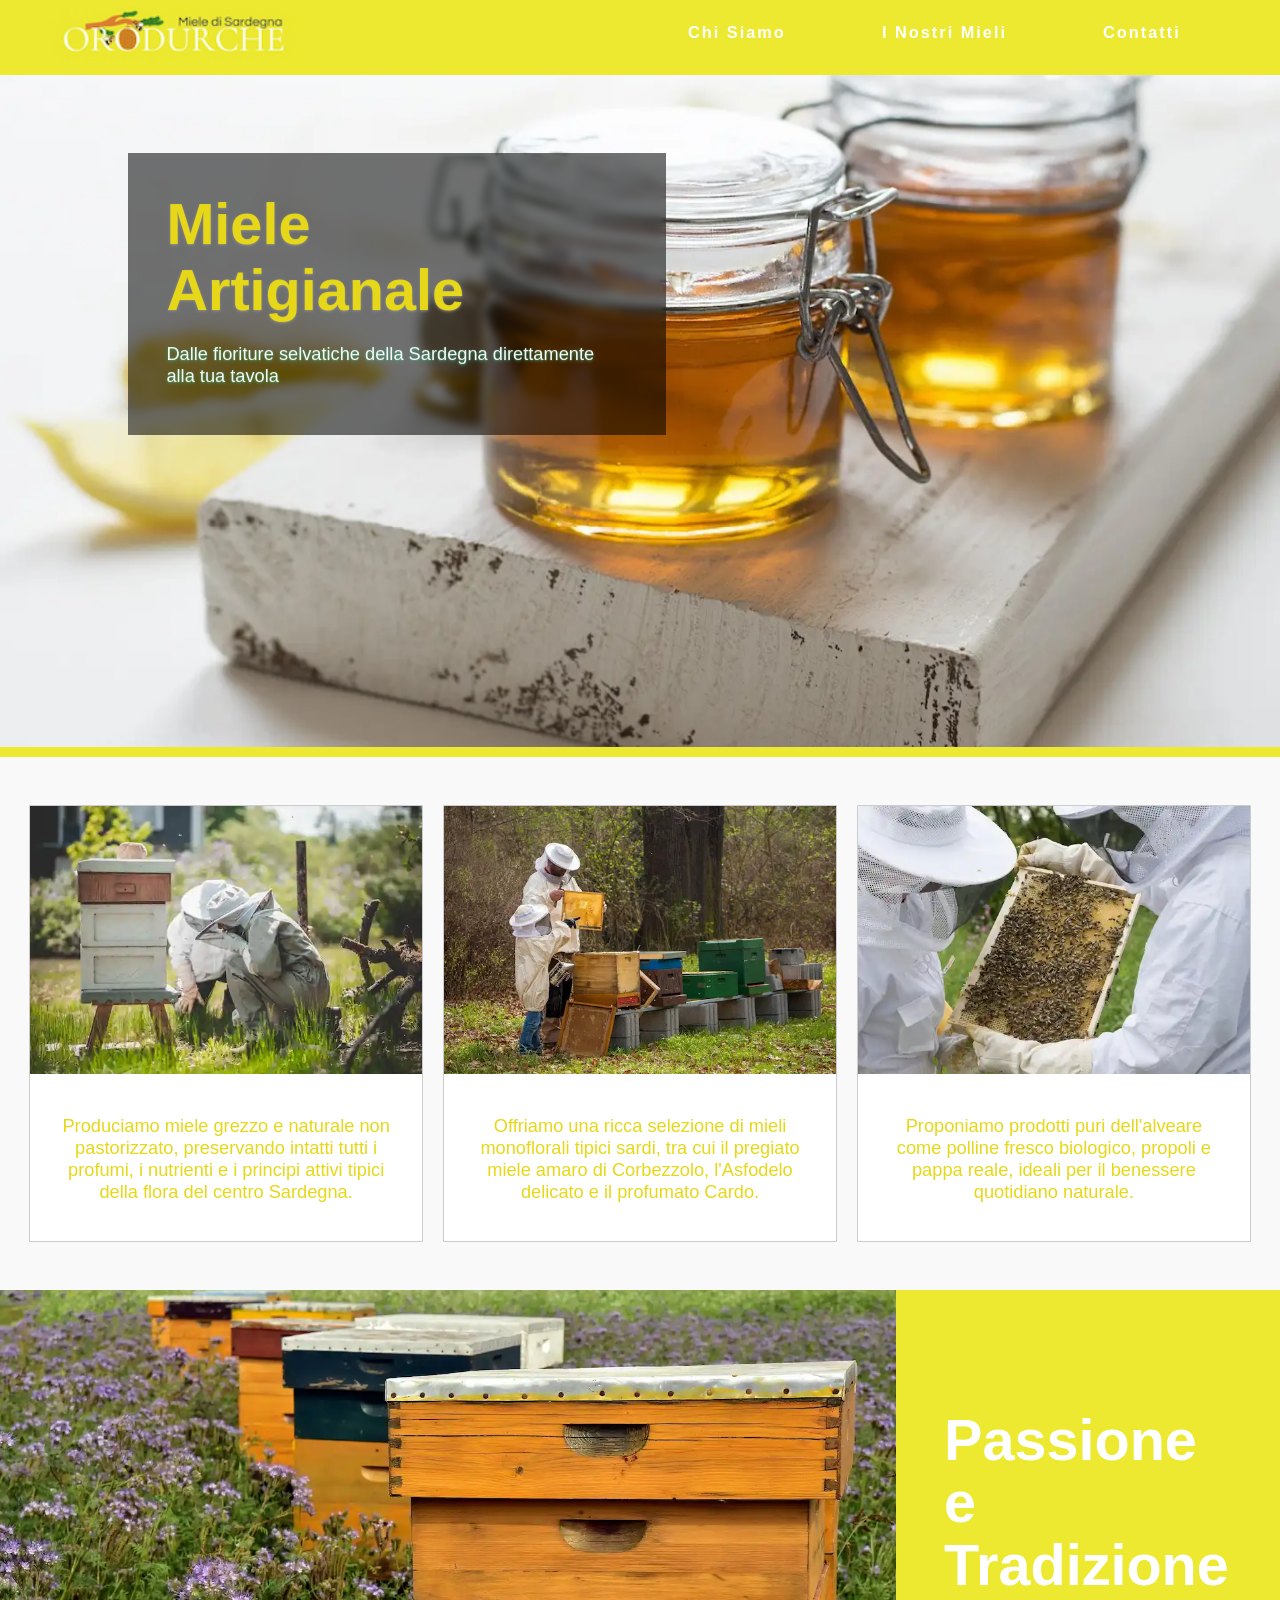
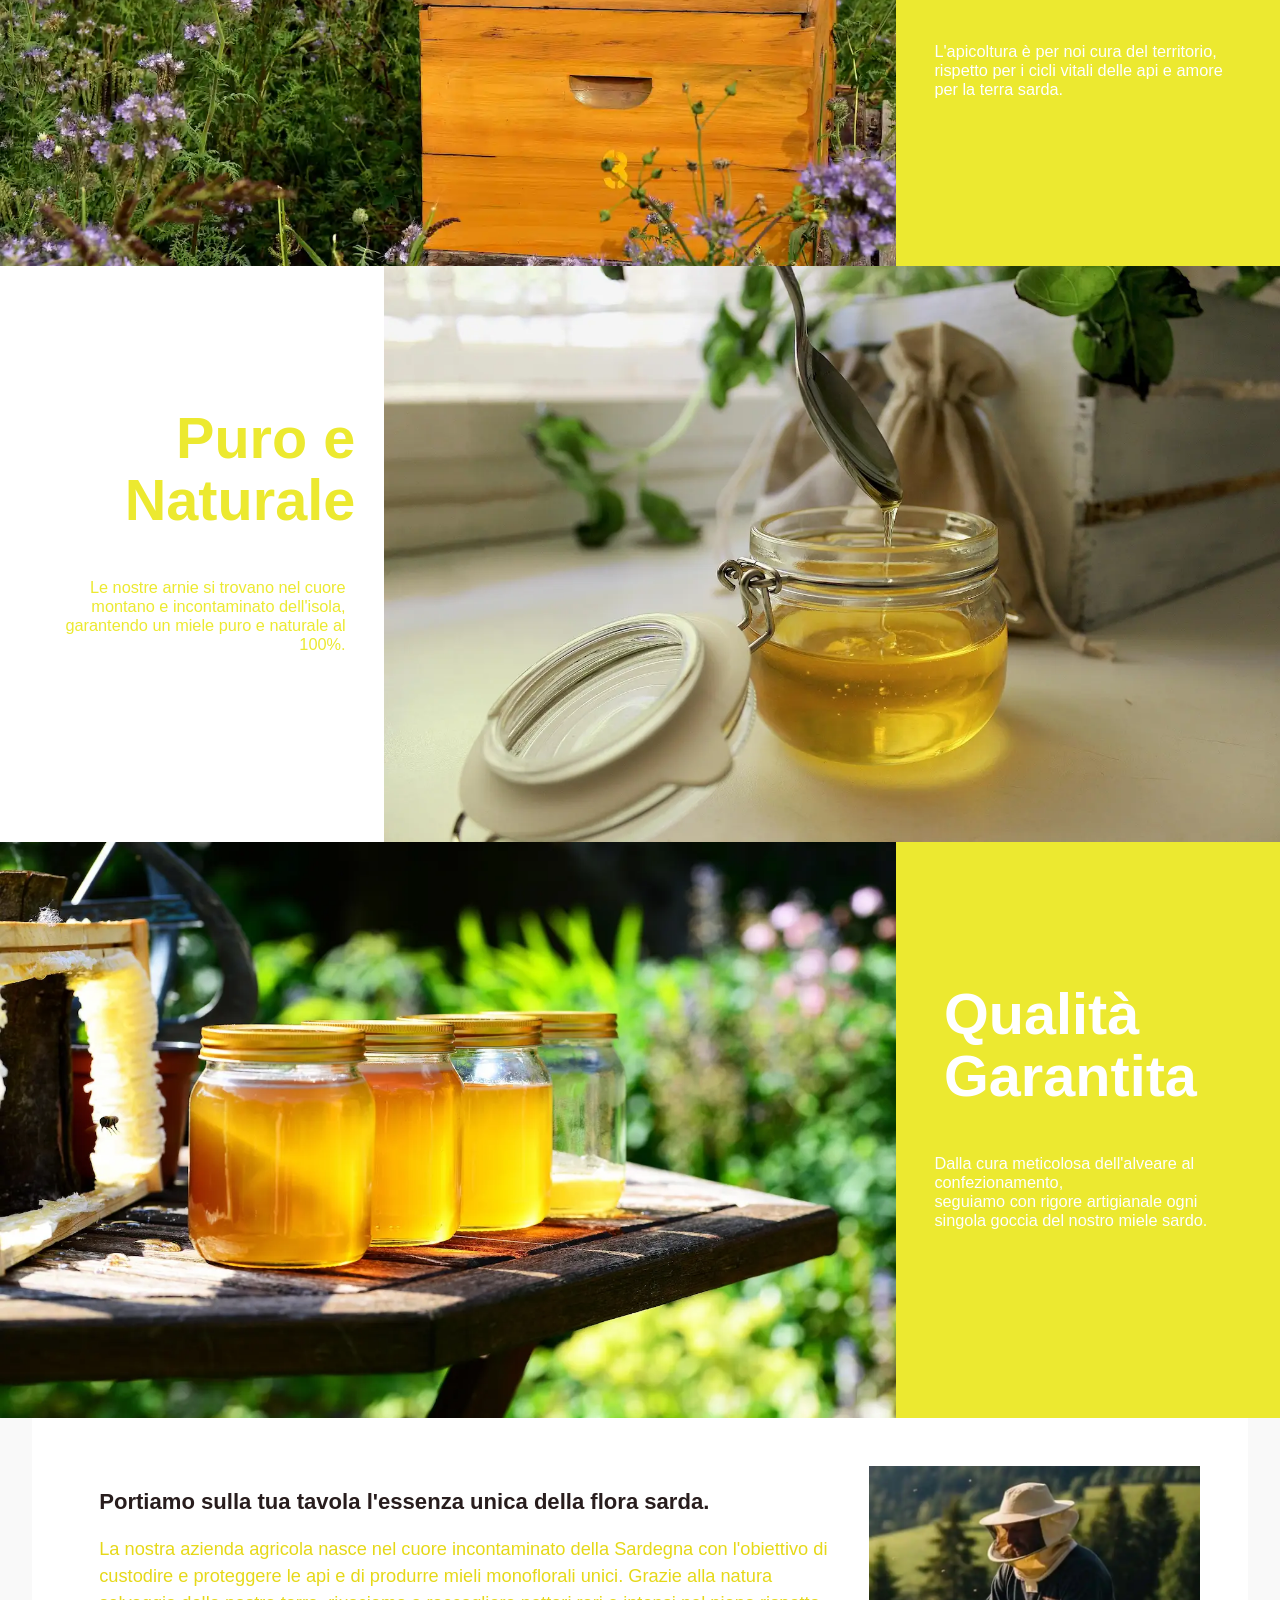
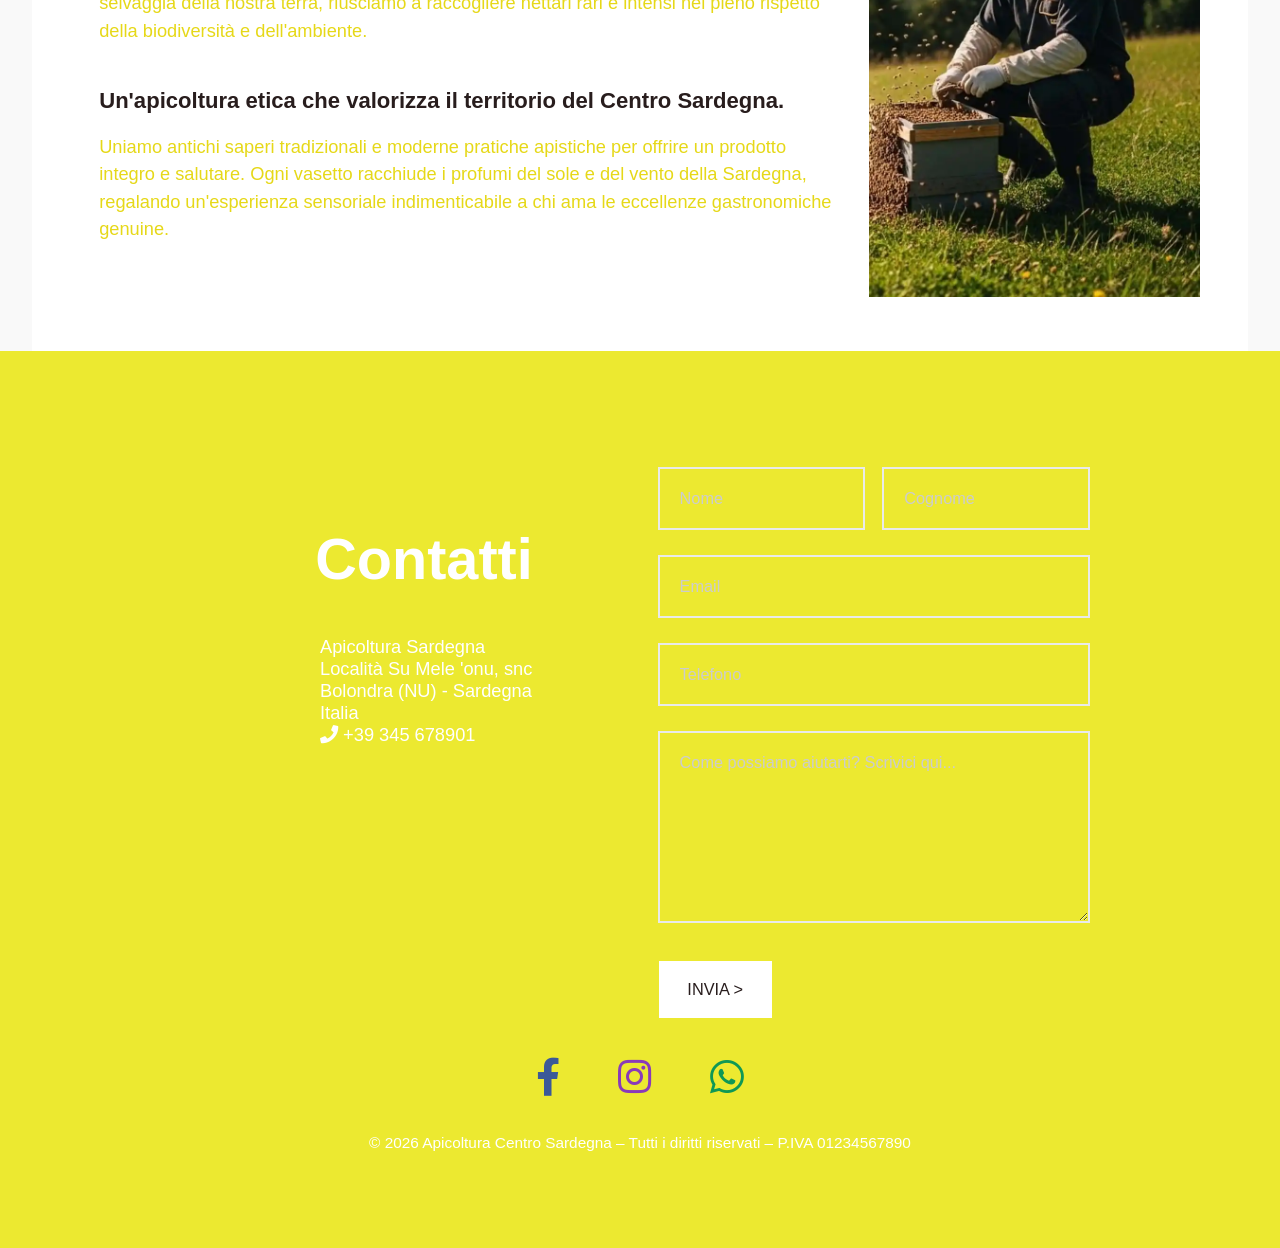
==== commit 3db57d5f: "link IMG" ====
--- a/index.html
+++ b/index.html
@@ -6,14 +6,14 @@
   <meta name="description"
     content="Apicoltura artigianale nel cuore della Sardegna. Produzione di miele 100% biologico di alta qualità: corbezzolo, asfodelo, cardo e lavanda della Sardegna." />
 
-  <!-- META TAG PER LINK      -->
-  <meta property="og:title" content="Apicoltura del Centro Sardegna - Miele Artigianale e Bio" />
+  <!-- META TAG PER LINK IMG    -->
+  <meta property="og:title" content="Apicoltura Centro Sardegna - Miele Artigianale e Bio" />
   <meta property="og:description" content="Scopri l'autentico miele Sardo prodotto nel cuore incontaminato della Sardegna. Mieli monoflorali di alta qualità, polline e pappa reale d'apicoltura etica." />
   
-  <!-- Sostituisci questo con il link reale del tuo sito web -->
+  <!-- Link reale del tuo sito web -->
   <meta property="og:url" content="https://valentinocode.com/api/" /> 
   
-  <!-- Sostituisci questo con il link assoluto dell'immagine/logo che vuoi mostrare (Es. una foto 1200x630 pixel) -->
+  <!-- Link assoluto dell'immagine/logo che vuoi mostrare (Es. una foto 1200x630 pixel) -->
   <meta property="og:image" content="https://raw.githubusercontent.com/Vamusmart/api/refs/heads/main/images/link_image.webp" /> 
   
   <meta property="og:type" content="website" />
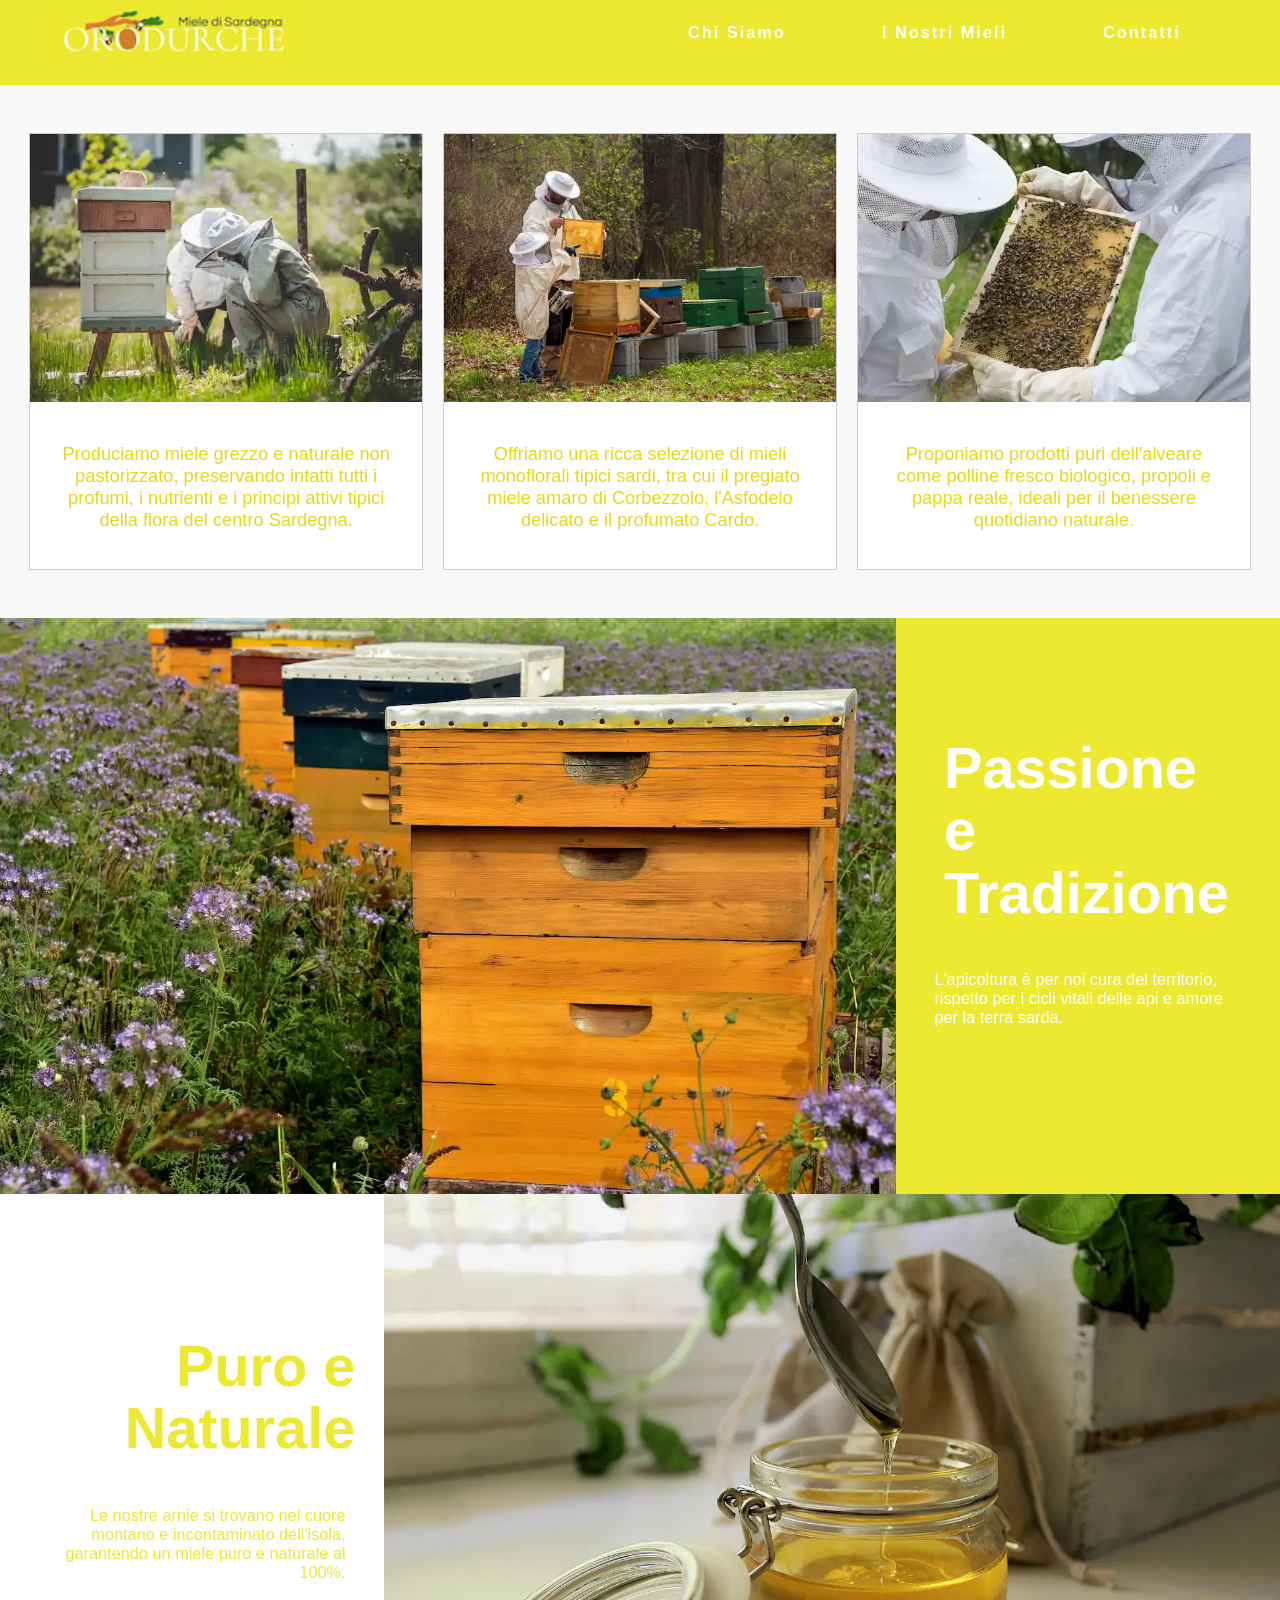
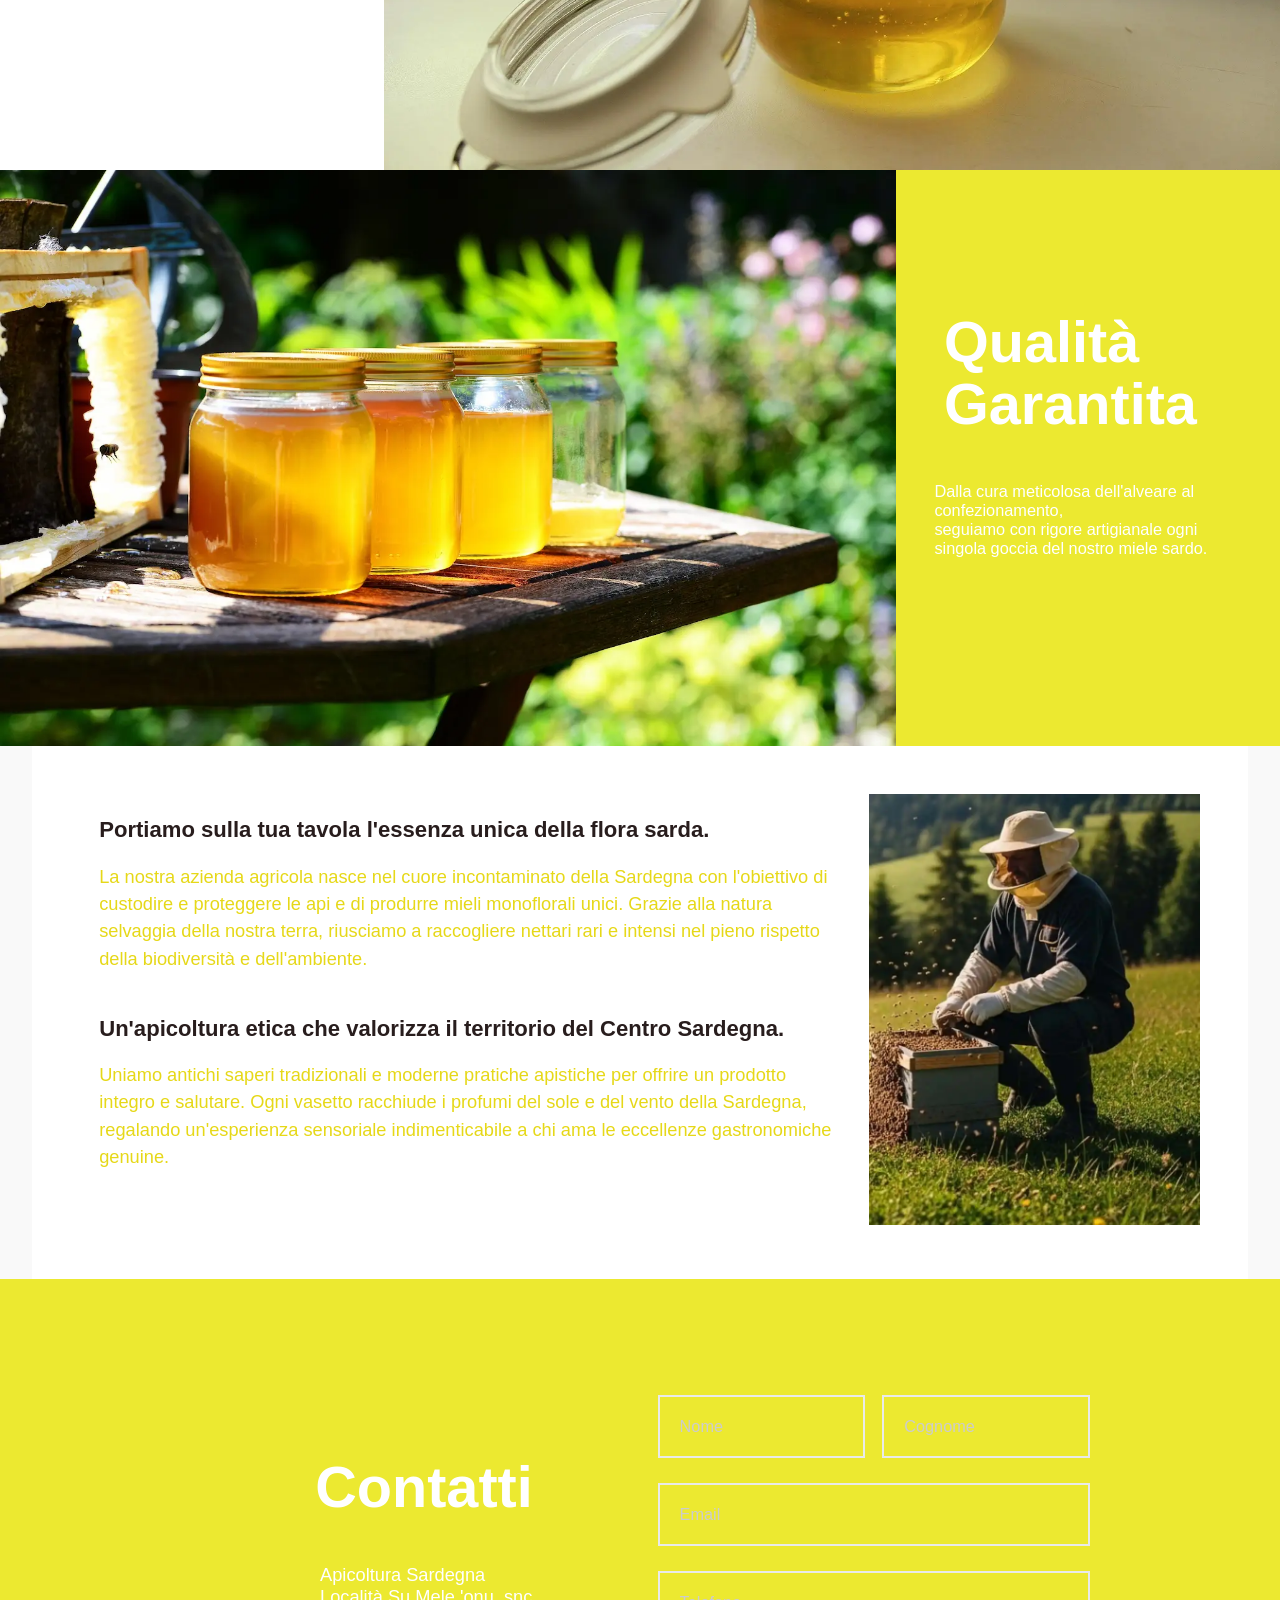
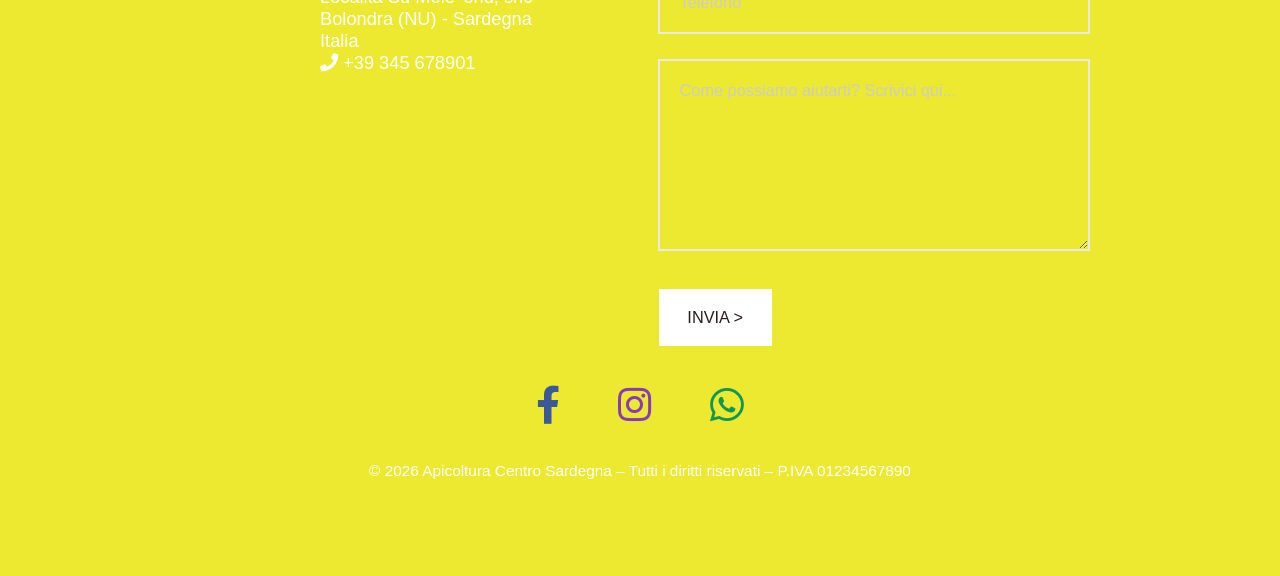
==== commit 5122338a: "First Commit" ====
--- a/index.html
+++ b/index.html
@@ -6,7 +6,7 @@
   <meta name="description"
     content="Apicoltura artigianale nel cuore della Sardegna. Produzione di miele 100% biologico di alta qualità: corbezzolo, asfodelo, cardo e lavanda della Sardegna." />
 
-  <!-- META TAG PER LINK IMG    -->
+  <!-- META TAG PER LINK IMG  -->
   <meta property="og:title" content="Apicoltura Centro Sardegna - Miele Artigianale e Bio" />
   <meta property="og:description" content="Scopri l'autentico miele Sardo prodotto nel cuore incontaminato della Sardegna. Mieli monoflorali di alta qualità, polline e pappa reale d'apicoltura etica." />
   
@@ -74,74 +74,8 @@
 
         <!-- slides section starts  -->
         <section class="features" id="features">
-          <div class="slideshow-container slider-container">
-
-            <!-- SLIDE 1 -->
-            <div class="mySlides fade active" style="opacity:1; visibility:visible;">
-              <picture>
-                <source type="image/webp" fetchpriority="high" srcset="
-            images/slide-one-768.webp 768w,
-            images/slide-one-1024.webp 1024w,
-            images/slide-one-1440.webp 1440w
-          " sizes="(max-width: 480px) 100vw,
-                 (max-width: 1024px) 768px,
-                 1440px" fetchpriority="high" />
-                <img src="images/slide-one-1024.webp"
-                  alt="Arnie immerse nella macchia mediterranea incontaminata del centro Sardegna" width="1440" height="798"
-                  fetchpriority="high" decoding="async" loading="eager" />
-              </picture>
-              <div class="text">
-                <h2 class="titolo-stile">Miele<br /><span>Artigianale</span></h2>
-                <p class="testo-stile">Dalle fioriture selvatiche della Sardegna direttamente alla tua tavola</p>
-              </div>
-            </div>
-
-            <!-- SLIDE 2 -->
-            <div class="mySlides fade">
-              <picture>
-                <source type="image/webp" srcset="
-            images/slide-two-768.webp 768w, 
-            images/slide-two-1024.webp 1024w,
-            images/slide-two-1440.webp 1440w
-          " sizes="(max-width: 768px) 100vw,
-                 (max-width: 1024px) 90vw,
-                 900px" />
-                <img src="images/slide-two-1024.webp"
-                  alt="Apicoltore esperto mentre cura i favi delle api nel centro Sardegna" width="1440"
-                  height="798" loading="lazy" />
-              </picture>
-              <div class="text">
-                <h2 class="titolo-stile">Fiori<br><span>E Profumi</span></h2>
-                <p class="testo-stile">Mieli rari di Corbezzolo, Asfodelo, Cardo e Lavanda sardi</p>
-              </div>
-            </div>
-
-            <!-- SLIDE 3 -->
-            <div class="mySlides fade">
-              <picture>
-                <source type="image/webp" srcset="
-            images/slide-three-768.webp 768w,
-            images/slide-three-1024.webp 1024w,
-            images/slide-three-1440.webp 1440w
-          " sizes="(max-width: 768px) 100vw,
-                 (max-width: 1024px) 90vw,
-                 900px" />
-                <img src="images/slide-three-1024.webp"
-                  alt="Raccolto biologico e naturale dei prodotti dell'alveare in Sardegna" width="1440"
-                  height="798" fetchpriority="high" />
-              </picture>
-              <div class="text">
-                <h2 class="titolo-stile">Apicoltura<br><span>Etica</span></h2>
-                <p class="testo-stile">Rispetto per la biodiversità e amore per il nostro territorio sardo</p>
-              </div>
-            </div>
-
-            <!-- DOTS -->
-            <div class="box-circles">
-              <span class="dot" onclick="currentSlide(1)"></span>
-              <span class="dot" onclick="currentSlide(2)"></span>
-              <span class="dot" onclick="currentSlide(3)"></span>
-            </div>
+          <div class="box-container">
+
 
           </div>
         </section>
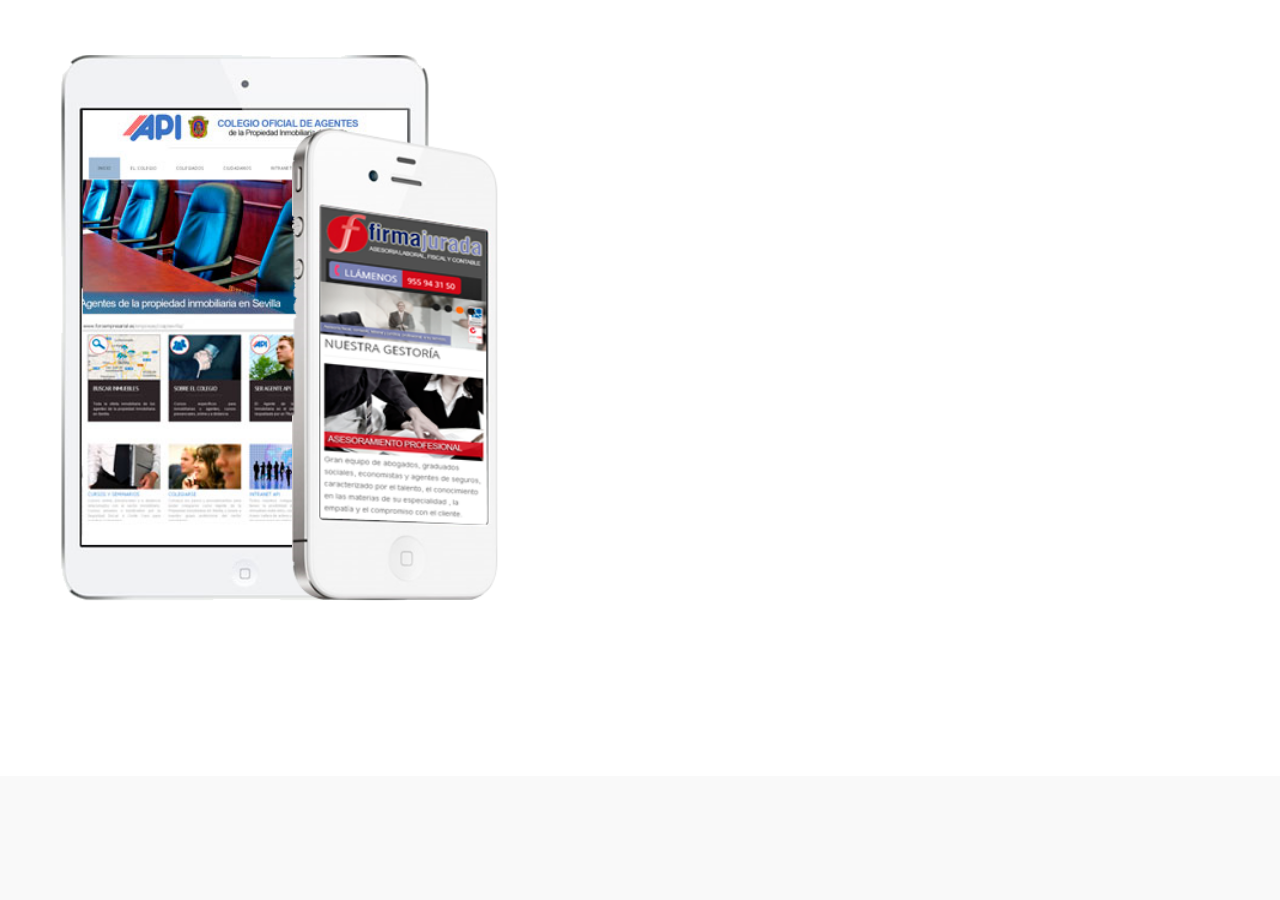
==== commit 1b4bbb48: "First Commit" ====
--- a/index.html
+++ b/index.html
@@ -8,14 +8,16 @@
 
   <!-- META TAG PER LINK IMG  -->
   <meta property="og:title" content="Apicoltura Centro Sardegna - Miele Artigianale e Bio" />
-  <meta property="og:description" content="Scopri l'autentico miele Sardo prodotto nel cuore incontaminato della Sardegna. Mieli monoflorali di alta qualità, polline e pappa reale d'apicoltura etica." />
-  
+  <meta property="og:description"
+    content="Scopri l'autentico miele Sardo prodotto nel cuore incontaminato della Sardegna. Mieli monoflorali di alta qualità, polline e pappa reale d'apicoltura etica." />
+
   <!-- Link reale del tuo sito web -->
-  <meta property="og:url" content="https://valentinocode.com/api/" /> 
-  
+  <meta property="og:url" content="https://valentinocode.com/api/" />
+
   <!-- Link assoluto dell'immagine/logo che vuoi mostrare (Es. una foto 1200x630 pixel) -->
-  <meta property="og:image" content="https://raw.githubusercontent.com/Vamusmart/api/refs/heads/main/images/link_image.webp" /> 
-  
+  <meta property="og:image"
+    content="https://raw.githubusercontent.com/Vamusmart/api/refs/heads/main/images/link_image.webp" />
+
   <meta property="og:type" content="website" />
   <meta property="og:image:type" content="image/webp" />
   <meta property="og:image:width" content="1200" />
@@ -38,236 +40,40 @@
     <link rel="stylesheet" href="https://cdnjs.cloudflare.com/ajax/libs/font-awesome/5.15.3/css/all.min.css">
   </noscript> <!-- custom css file link  -->
   <link rel="stylesheet" href="css/style.css">
+  <link rel="stylesheet" href="https://cdnjs.cloudflare.com/ajax/libs/animate.css/4.1.1/animate.min.css" />
 </head>
 
 <body>
   <!-- header section starts  -->
-  <header id="navbar">
-    <a href="#" class="logo">
-      <img src="./images/logo_white-185.webp" srcset="
-        ./images/logo_white-185.webp 1x,
-        ./images/logo_white-370.webp 2x
-      " width="185" height="41" alt="Logo Apicoltura Centro Sardegna - Miele e Prodotti dell'Alveare" loading="eager"
-        fetchpriority="high" />
-    </a>
-    <ul class="nav-links">
-      <li><a href="#we">Chi Siamo</a></li>
-      <li><a href="#weare">I Nostri Mieli</a></li>
-      <li><a href="#contactus">Contatti</a></li>
-    </ul>
-    <div class="burger">
-      <div class="line1"></div>
-      <div class="line2"></div>
-      <div class="line3"></div>
-    </div>
-  </header>
+ 
   <!-- header section ends -->
 
   <!-- main content starts -->
   <main>
     <!-- home section starts  -->
     <section class="home" id="home">
-      <h1 class="sr-only">
-        Apicoltura nel centro della Sardegna specializzata nella produzione di miele artigianale selvatico, polline e derivati dell'alveare biologici.
-      </h1>
       <div class="content">
 
         <!-- slides section starts  -->
-        <section class="features" id="features">
+        <section class="featured_section3">
           <div class="box-container">
+            <div class="onecol_forty">
+              <img src="images/pagina-web5.png"
+                alt="¿Qué hacemos? En Foro Empresarial somos profesionales en Diseño Web.."
+                class="one animate fadeInLeft" data-anim-type="fadeInLeft" data-anim-delay="200">
 
-
+              <img src="images/pagina-web6.png"
+                alt="¿Qué hacemos? En Foro Empresarial somos profesionales en Diseño Web.."
+                class="two animate fadeInRight" data-anim-type="fadeInRight" data-anim-delay="200">
+            </div>
           </div>
         </section>
         <!-- slides section ends -->
 
         <!-- card section starts  -->
-        <section class="card" id="card">
-          <div class="box-container">
-            <div class="box">
-              <div class="box-pic">
-                <picture>
-                  <source srcset="./images/card-one.webp" type="image/webp" />
-                  <img width="480" height="240" src="./images/card-one.jpg"
-                    alt="Vasetto di miele sardo biologico naturale di alta qualità" loading="lazy" />
-                </picture>
-              </div>
-              <div class="box-text">
-                <p>Produciamo miele grezzo e naturale non pastorizzato, preservando intatti tutti i profumi, i nutrienti e i principi attivi tipici della flora del centro Sardegna.</p>
-              </div>
-            </div>
-            <div class="box">
-              <div class="box-pic">
-                <picture>
-                  <source srcset="./images/card-two.webp" type="image/webp" />
-                  <img width="480" height="240" src="./images/card-two.jpg"
-                    alt="Arnie colorate e api laboriose in Sardegna" loading="lazy" />
-                </picture>
-              </div>
-              <div class="box-text">
-                <p>Offriamo una ricca selezione di mieli monoflorali tipici sardi, tra cui il pregiato miele amaro di Corbezzolo, l'Asfodelo delicato e il profumato Cardo.</p>
-              </div>
-            </div>
-            <div class="box">
-              <div class="box-pic">
-                <picture>
-                  <source srcset="./images/card-three.webp" type="image/webp" />
-                  <img width="480" height="240" src="./images/card-three.jpg"
-                    alt="Favi freschi colmi di miele dorato e cera d'api" loading="lazy" />
-                </picture>
-              </div>
-              <div class="box-text">
-                <p>Proponiamo prodotti puri dell'alveare come polline fresco biologico, propoli e pappa reale, ideali per il benessere quotidiano naturale.</p>
-              </div>
-            </div>
-          </div>
-        </section>
-        <!-- card section ends -->
-
         <!-- about columns section starts  -->
-        <section class="about">
-          <div class="column" id="weare">
-            <div class="image">
-              <picture>
-                <source type="image/webp" srcset="
-          images/banner-one-480.webp   480w,
-          images/banner-one-768.webp   768w,
-          images/banner-one-1440.webp 1440w
-        " sizes="(max-width: 480px) 100vw, (max-width: 1024px) 768px, 1440px" />
-                <img src="images/banner-one.jpg" alt="Apicoltore sardo che controlla un telaio pieno d'api in totale sicurezza"
-                  loading="lazy" width="1440" height="600" style="display: block" />
-              </picture>
-            </div>
-            <div class="content">
-              <h2 class="heading">Passione<br />e Tradizione</h2>
-              <p>L'apicoltura è per noi cura del territorio,<br />
-                <span>
-                  rispetto per i cicli vitali delle api e amore per la terra sarda.</span>
-              </p>
-            </div>
-          </div>
-
-          <div class="column" id="wedo">
-            <div class="image">
-              <picture>
-                <source type="image/webp" srcset="
-          images/banner-two-480.webp   480w,
-          images/banner-two-768.webp   768w,
-          images/banner-two-1440.webp 1440w
-        " sizes="(max-width: 480px) 100vw, (max-width: 1024px) 768px, 1440px" />
-                <img src="images/banner-two.jpg" alt="La ricca fioritura spontanea della macchia mediterranea in Sardegna centro-occidentale" loading="lazy" width="1440"
-                  height="600" style="display: block" />
-              </picture>
-            </div>
-            <div class="content">
-              <h2 class="heading">Puro e<br />Naturale</h2>
-              <p>Le nostre arnie si trovano nel cuore montano e incontaminato dell'isola,<br />
-<span>
-garantendo un miele puro e naturale al 100%.</span>
-              </p>
-            </div>
-          </div>
-
-          <div class="column" id="careers">
-            <div class="image">
-              <picture>
-                <source type="image/webp" srcset="
-          images/banner-three-480.webp   480w,
-          images/banner-three-768.webp   768w,
-          images/banner-three-1440.webp 1440w
-        " sizes="(max-width: 480px) 100vw, (max-width: 1024px) 768px, 1440px" />
-                <img src="images/banner-three.jpg" alt="Confezionamento artigianale del miele sardo di macchia mediterranea" loading="lazy" width="1440"
-                  height="600" style="display: block" />
-              </picture>
-            </div>
-            <div class="content">
-              <h2 class="heading">Qualità<br />Garantita</h2>
-              <p>Dalla cura meticolosa dell'alveare al confezionamento,<br />
-<span>
-seguiamo con rigore artigianale ogni singola goccia del nostro miele sardo.</span></p>
-            </div>
-          </div>
-        </section>
-        <!-- about columns section ends -->
-
         <!-- We section starts  -->
-        <section class="container-ajx" id="we">
-          <div class="flex-ajx">
-            <section class="colajx mainajx">
-              <div id="update">
-                <h2>Portiamo sulla tua tavola l'essenza unica della flora sarda.</h2>
-                <p>La nostra azienda agricola nasce nel cuore incontaminato della Sardegna con l'obiettivo di custodire e proteggere le api e di produrre mieli monoflorali unici. Grazie alla natura selvaggia della nostra terra, riusciamo a raccogliere nettari rari e intensi nel pieno rispetto della biodiversità e dell'ambiente.
-                </p>
-
-                <h2>Un'apicoltura etica che valorizza il territorio del Centro Sardegna.</h2>
-                <p>Uniamo antichi saperi tradizionali e moderne pratiche apistiche per offrire un prodotto integro e salutare. Ogni vasetto racchiude i profumi del sole e del vento della Sardegna, regalando un'esperienza sensoriale indimenticabile a chi ama le eccellenze gastronomiche genuine.</p>
-              </div>
-            </section>
-            <aside class="colajx sidebar">
-              <div class="image">
-                <picture>
-                  <source srcset="images/company.webp" type="image/webp" />
-                  <img width="1440" height="600" src="images/company.jpg"
-                    alt="Apicoltori sardi che mostrano con orgoglio i favi freschi dorati della Sardegna"
-                    loading="lazy" decoding="async" />
-                </picture>
-              </div>
-            </aside>
-          </div>
-        </section>
-        <!-- we are section ends -->
-
         <!-- contactUs section starts  -->
-        <section class="contact" id="contactus">
-          <div class="column">
-            <div class="content">
-              <h2 class="heading">Contatti</h2>
-              <p>Apicoltura Sardegna<br />
-                <span>Località Su Mele 'onu, snc</span><br />
-                <span>Bolondra (NU) - Sardegna</span><br />
-                <span>Italia</span><br />
-                <span><i class="fa fa-phone"></i> +39 345 678901</span>
-              </p>
-            </div>
-            <form autocomplete="on" name="contact-form" action="https://formsubmit.co/c38f33a49534356b8013b7cba85e7b29"
-              method="POST">
-              <input type="hidden" name="_captcha" value="false" />
-              <input type="hidden" name="_next" value="https://www.apicolturacentrosardegna.it/" />
-
-              <div class="container">
-                <div id="display_message"></div>
-
-                <div class="login">
-                  <input type="text" name="Nome" placeholder="Nome" class="input" id="firstname" aria-label="Nome"
-                    autocomplete="given-name" required />
-                  <input type="text" name="Cognome" placeholder="Cognome" class="input" id="lastname"
-                    aria-label="Cognome" autocomplete="family-name" required />
-                </div>
-
-                <div class="email">
-                  <input type="email" name="Email" placeholder="Email" class="input" id="email" aria-label="Email"
-                    autocomplete="email" required />
-                  <input type="tel" name="Telefono" placeholder="Telefono" class="input" id="phone"
-                    aria-label="Telefono" autocomplete="tel" required />
-                  <input type="hidden" name="_subject" value="Nuovo Messaggio dal Sito - Apicoltura Centro Sardegna" />
-                </div>
-
-                <div class="msg">
-                  <textarea class="area" name="Messaggio" placeholder="Come possiamo aiutarti? Scrivici qui..." id="message" aria-label="Messaggio"
-                    autocomplete="off" required></textarea>
-                </div>
-
-                <div>
-                  <button class="btn" type="submit" aria-label="Invia modulo contatti" onclick="sendContact();">Invia ></button>
-                </div>
-              </div>
-            </form>
-          </div>
-      </div>
-      </form>
-      </div>
-    </section>
-    <!-- contact section ends -->
 
     </div>
     </section>
@@ -276,40 +82,8 @@
   <!-- main content ends -->
 
   <!-- footer starts -->
-  <div class="footer">
-    <div class="box-container">
-      <ul class="socials">
-        <li>
-          <a href="https://www.facebook.com/" title="Facebook" aria-label="Facebook" target="_blank"><i
-              class="fab fa-facebook-f"></i></a>
-        </li>
-        <li>
-          <a href="https://www.instagram.com/" title="Instagram" aria-label="Instagram" target="_blank"><i
-              class="fab fa-instagram"></i></a>
-        </li>
-        <li>
-          <a href="https://wa.me/+393791520734" title="WhatsApp" aria-label="WhatsApp" target="_blank"><i
-              class="fab fa-whatsapp"></i></a>
-        </li>
-      </ul>
-      <p class="footer-info">© 2026 Apicoltura Centro Sardegna – Tutti i diritti riservati – P.IVA 01234567890
-</p>
-    </div>
-  </div>
-  <!-- footer ends -->
-
+  
   <!-- CookiePolicy starts -->
-  <div class="wrapper">
-    <div id="consent-popup" class="hidden">
-      <p>
-        Questo sito utilizza i cookie per migliorare l'esperienza dell'utente e per offrirti servizi personalizzati. Continuando a navigare sul sito accetti l'utilizzo dei cookie. Puoi consultare qui la nostra <a href="cookie-policy.html">cookie policy</a>.
-      </p>
-      <div class="item">
-        <a id="accept" href="#">OK</a>
-      </div>
-    </div>
-  </div>
-  <!-- CookiePolicy ends -->
 
   <!-- JavaScript section start -->
   <script src="main.js" defer></script>
--- a/css/style.css
+++ b/css/style.css
@@ -123,1480 +123,89 @@
   opacity:1;
   transition: opacity 0.3s ease;
 }
-
-.btn {
-  display: inline-block;
-  margin-top: 1rem;
-  padding: 2rem 3rem;
-  background: var(--lightblue);
-  font-size: var(--font-medium);
-  color: var(--white);
-  cursor: pointer;
-  text-transform: uppercase;
-  border: 0.1rem solid var(--white);
-  font-weight: 100;
-}
-
-form .btn:hover,
-#wedo .btn:hover,
-.btn:hover {
-  color: var(--lightblue);
-  transition-delay: 0.1s;
-  background-color: var(--lightdark);
-}
-
-form .btn {
-  display: inline-block;
-  margin-top: 1rem;
-  padding: 2rem 3rem;
-  background: var(--white);
-  font-size: var(--font-normal);
-  color: var(--lightdark);
-  cursor: pointer;
-  text-transform: uppercase;
-  border: 0.1rem solid var(--lightblue);
-  font-weight: 100;
-}
-
-header {
-  position: fixed;
-  padding-top: 2rem;
-  top: 0;
-  left: 0;
-  width: 100%;
-  box-shadow: 0 0.5rem 1rem rgba(0, 0, 0, 0.1);
-  padding: 2rem 4%;
-  display: flex;
-  align-items: center;
-  justify-content: space-between;
-  padding-bottom: 3rem;
-  background-color: var(--lightblue);
-  z-index: 1000;
-  height: auto;
-  overflow: visible;
-}
-
-header .logo {
-  font-size: calc(var(--font-medium) + 0.4rem);
-  color: var(--darkblue);
-  height: auto;
-  max-height: 7rem;
-  object-fit: contain;
-  display: block;
-  padding-top: 0.5rem;
-}
-
-header .logo img {
-  width: 250px;
-  height: auto;
-  object-fit: contain;
-}
-
-header .logo span {
-  color: var(--lightblue);
-}
-
-header .navbar a {
-  font-size: var(--font-normal);
-  margin-left: 2rem;
-  color: var(--white);
-  text-align: center;
-}
-
-header .navbar a:hover {
-  color: var(--darkblue);
-}
-
-header input {
-  display: none;
-}
-
-header label {
-  font-size: var(--font-large);
-  color: var(--lightblue);
-  cursor: pointer;
-  visibility: hidden;
-  opacity: 0;
-}
-
-/* MAIN LANDMARK */
-main {
-  display: block;
-  padding-top: var(--nav-height); /* evita che l'header fisso copra il contenuto */
-}
-
-/**
- *  NAVBAR
- */
-
-#navbar {
-  position: fixed;
-  top: 0;
-  left: 0;
-  right: 0;
-  width: 100%;
-  height: var(--nav-height);
-  box-shadow: 0px 5px 0px rgba(0, 0, 0, 0);
-  transition: box-shadow 500ms;
-}
-
-#navbar.scrolled {
-  background-color: var(--lightdark);
-  box-shadow: 0px 5px 10px rgba(0, 0, 0, 0.25);
-}
-
-/* #navbar.scrolled .nav-links a {
-  color: var(--darkblue);
-} */
-
-.nav-links {
-  display: flex;
-  justify-content: space-around;
-  align-items: center;
-  width: 50%;
-  height: 100%;
-}
-
-.nav-links li {
-  list-style: none;
-}
-
-.nav-links a {
-  color: var(--white);
-  text-decoration: none;
-  letter-spacing: 3px;
-  font-weight: bold;
-  font-size: var(--font-small);
-}
-
-a.active {
-  border-radius: 15px;
-}
-
-.nav-links a:hover {
-  color: var(--lightdark);
-}
-
-.burger {
-  display: none;
-  cursor: pointer;
-}
-
-.burger div {
-  width: 25px;
-  height: 3px;
-  background-color: var(--white);
-  margin: 5px;
-  transition: transform 0.3s ease;
-  box-shadow: 0px 5px 10px rgba(0, 0, 0, 0.25);
-}
-
-/* Base bandiere tonde */
-.lang-switch a img {
-  width: 32px;
-  height: 32px;
-  border-radius: 50%;
-  opacity: 0.7;
-  transition: transform 0.3s ease;
-  border: 2px solid transparent;
-  box-sizing: border-box;
-  display: block;
-  object-fit: cover;
-}
-
-/* Hover sugli altri link */
-.lang-switch a:hover img {
-  opacity: 1;
-  transform: scale(1.1);
-}
-
-/* Lingua selezionata: bordo bianco tondo */
-.lang-switch a.active img {
-  opacity: 1;
-  border-radius: 15px;
-  border: 2px solid white;
-  box-shadow: 0 0 0 2px var(--primary-color);
-}
-
-/* Spaziatura tra le bandiere */
-.lang-switch a:not(:last-child) {
-  margin-right: 0.5rem;
-}
-
-/* Layout orizzontale, centrato */
-.lang-switch {
-  display: flex;
-  align-items: center;
-}
-
-#consent-popup {
-  position: fixed;
-  bottom: 0;
-  left: 10rem;
-  right: 10rem;
-  padding: 1rem;
-  background-color: var(--white);
-  display: flex;
-  align-items: center;
-  justify-content: space-between;
-  z-index: 9999;
-}
-
-#consent-popup p {
-  width: auto;
-  flex: 1;
-  font-size: calc(var(--font-normal) + 0.2rem);
-}
-
-#consent-popup p a {
-  color: var(--lightblue);
-}
-
-#consent-popup p a:visited {
-  color: var(--lightdark);
-}
-
-.item {
-  position: static;
-  width: auto;
-  margin-left: 1rem;
-}
-
-#consent-popup.hidden {
-  opacity: 0;
-  flex: 1;
-}
-
-#accept {
-  height: 50px;
-  line-height: 50px;
-  font-size: calc(var(--font-small) + 1rem);
-  color: var(--white);
-  cursor: pointer;
-  text-transform: uppercase;
-  border: 0.1rem solid var(--white);
-  background: var(--lightblue);
-  font-weight: bold;
-  padding: 0.6rem 8.6rem;
-}
-
-.wrapper {
-  position: fixed;
-  width: 80%;
-  z-index: 9999;
-}
-
-.item:hover {
-  color: var(--lightblue);
-  cursor: pointer;
-}
-
-/**
- *  HOME
- */
-
-.home .content p {
-  font-size: calc(var(--font-normal) + 0.2rem);
-  color: var(--darkblue);
-  padding: 1rem 0;
-}
-
-/* Slideshow container */
-.home {
-  display: flex;
-  align-items: center;
-  justify-content: center;
-  background-size: cover;
-  background-position: center;
-  margin: 0;
-  padding: 0;
-}
-
-.home .content .features {
-  height: 100%;
-  background-color: var(--lightblue);
-  padding-bottom: 1rem;
-  margin-bottom: 2rem;
-}
-
-.slider-container {
-  /* Isola il contenuto dello slider dal resto della pagina */
-  contain: layout paint;
-  position: relative;
-}
-
-.slideshow-container {
-  position: relative;
-  /*height: 68vh;  o un valore fisso coerente */
-  height: 70rem; /* perchè su ipad mini rimaneva troppo verde sotto lo slideshow */
-  overflow: hidden;
-}
-
-.mySlides {
-  width: 100%;
-  height: 100%;
-  position: absolute;
-  inset: 0;
-  opacity: 0;
-  transition: opacity 1.5s ease;
-}
-
-.mySlides.active {
-  opacity: 1;
-  position: absolute;
-  z-index: 2;
-}
-
-/* .mySlides:first-child {
-  opacity: 1;
-  visibility: visible;
-  position: relative;
-} */
-
-.mySlides img {
-  width: 100%;
-  height: 100%;
-  object-fit: cover;
-  opacity: 1;
-  transition: opacity 0.03s ease;
-
-  transform: translateZ(0);
-  backface-visibility: hidden;
-}
-
-/* .mySlides img {
-  object-fit: cover;
-  min-width: 100%;
-  width: auto;
-  height: auto;
-  max-width: 100%;
-} */
-
-/* Next & previous buttons */
-.prev,
-.next {
-  display: none;
-}
-
-/* Position the "next button" to the right */
-.next {
-  right: 0;
-  border-radius: 3px 0 0 3px;
-}
-
-/* Caption text */
-.text {
-  color: var(--white);
-  font-size: calc(var(--font-large) + 1rem);
-  padding: 3%;
-  position: absolute;
-  width: 42%;
-  margin: 0 10%;
-  text-align: left;
-  background-color: rgba(0, 0, 0, 0.55); /* più contrasto */
-  backdrop-filter: blur(4px); /* effetto moderno (opzionale) */
-  top: calc(var(--nav-height) + 15rem);
-  transform: translateY(-50%);
-  text-shadow: 0 1px 3px rgba(40, 181, 127, 0.8);
-
-}
-
-.text h2 {
-  margin-bottom: 10px;
-  color: var(--white);
-  text-shadow: 0 1px 3px rgba(148, 146, 146, 0.8);
-}
-
-.text .titolo-stile {
-  color: var(--darkblue) !important;
-  font-size: calc(var(--font-large) + 3rem);
-}
-
-.text .testo-stile {
-  color: var(--darkwhite) !important;
-}
-
-/* Fading animation 
-.fade {
-  -webkit-animation-name: fade;
-  -webkit-animation-duration: 1.5s;
-  animation-name: fade;
-  animation-duration: 1.5s;
-}
-
-
-@-webkit-keyframes fade {
-  from {
-    opacity: 0.4;
-  }
-
-  to {
-    opacity: 1;
-  }
-}
-
-@keyframes fade {
-  from {
-    opacity: 0.4;
-  }
-
-  to {
-    opacity: 1;
-  }
-
- 
-}
- */
-.box-circles {
-  position: absolute;
-  top: calc(var(--nav-height) - 60px);
-  left: 50%;
-  transform: translateX(-50%);
-  padding: 1em;
-}
-
-/* The dots/bullets/indicators */
-.dot {
-  cursor: pointer;
-  height: 12px;
-  width: 12px;
-  margin: 0 2px;
-  border: 1px solid var(--white);
-  border-radius: 50%;
-  display: inline-block;
-  transition: background-color 0.6s ease;
-}
-
-.active,
-.dot:hover {
-  background-color: var(--white);
-}
-
-/* Slideshow container ends*/
-
-/**
- *  CARDBOX
- */
-
-.card .box-container {
-  display: flex;
-  align-items: stretch;
-  justify-content: center;
-  flex-wrap: wrap;
-  width: 100%;
-  padding: 2rem;
-}
-
-.card .box-container .box {
-  flex: 1 1 30rem;
-  margin: 1rem;
-  background: var(--white);
-  border: 0.1rem solid rgba(0, 0, 0, 0.2);
-  border-radius: 0.1rem;
-  text-align: center;
-  margin-bottom: 3rem;
-
-  display: flex;
-  flex-direction: column;
-}
-
-.card .box-container .box .btn {
-  display: block;
-}
-
-.card .box-container .box .box-text {
-  flex-grow: 1;
-  margin: 2rem;
-}
-
-.card .box-container .box .box-pic img {
-  height: 28rem;
-  object-fit: cover;
-  width: 100%;
-}
-
-.box-pic {
-  position: relative;
-  overflow: hidden;
-  z-index: 0;
-}
-
-.box-pic::after {
-  content: "";
-  position: absolute;
-  left: 0;
-  top: 0;
-  width: 100%;
-  height: 100%;
-  transition: 0.5s ease all;
-}
-
-img {
-  transition: 0.5s ease all;
-  max-width: 100%;
-  height: auto;
-  object-fit: cover;
-}
-
-.box-pic:hover img {
-  transform: scale(1.2);
-}
-
-.box-pic:hover::after {
-  opacity: 0.3;
-}
-
-/**
- *  ABOUT
- */
-
-.about .column {
-  display: flex;
-  width: 100%;
-  align-items: center;
-  justify-content: center;
-  background-color: var(--lightblue);
-}
-
-#we,
-#weare,
-#contactus {
-  scroll-margin-top: calc(var(--nav-height) - 30px);
-}
-
-#wedo .column .image,
-.about .column .image {
-  flex: 0 0 auto;
-  width: 77%;
-}
-
-#wedo .column .content,
-.about .column .content {
-  flex: 0 1 auto;
-  padding-bottom: 4rem;
-}
-
-.about img {
-  height: 60rem;
-  object-fit: cover;
-  width: 100%;
-}
-
-#wedo .buttons {
-  position: relative;
-  /* Aggiunto solo perchè c'è z-index*/
-  border: 1rem;
-  z-index: 1000;
-  margin-right: 10rem;
-}
-
-#wedo p,
-#wedo a,
-#wedo .heading,
-#wedo {
-  flex-direction: row-reverse;
-  background-color: var(--white);
-  color: var(--lightblue);
-  border-color: var(--lightblue);
-  text-align: right;
-}
-
-.about .column .content p {
-  font-size: var(--font-normal);
-  color: var(--white);
-  padding: 1rem 4rem;
-}
-
-.buttons {
-  margin-left: 10rem;
-}
-
-.about .column .heading {
-  text-align: left;
-  background: var(--lightblue);
-  color: transparent;
-  color: var(--white);
-  font-size: calc(var(--font-large) + 3rem);
-  line-height: 6.5rem;
-  padding: 0 3rem 2rem 5rem;
-}
-
-/**
- *  AJAXCALLS
- */
-
-.container-ajx {
-  font-size: var(--font-normal);
-  max-width: 95%;
-  margin: auto;
-  line-height: 1.5;
-  padding: 5rem;
-  background-color: var(--white);
-}
-
-.flex-ajx {
-  display: flex;
-  width: 100%;
-  margin: auto 0rem 0rem;
-  color: var(--white);
-}
-
-.colajx {
-  margin-left: 0rem;
-  margin-right: 0.5rem;
-  color: var(--lightdark);
-}
-
-.sidebar {
-  flex: 1;
-  margin: 0;
-}
-
-.mainajx {
-  flex-shrink: 0;
-  flex-basis: 70%;
-  min-height: 42rem;
-  background-color: var(--white);
-}
-
-#update {
-  font-size: calc(var(--font-normal) + 0.4rem);
-  padding: 2rem;
-  padding-bottom: clamp(2rem, 3vh, 4rem);
-}
-
-#update p:first-of-type {
-    margin-bottom: 30px;
-}
-
-#load-1 {
-  box-sizing: border-box;
-  width: 100%;
-  padding: 2rem;
-  border: 0.1rem solid var(--white);
-  color: var(--white);
-  background-color: var(--lightblue);
-  text-align: center;
-}
-
-#load-2,
-#load-3 {
-  box-sizing: border-box;
-  width: 100%;
-  padding: 2rem;
-  border: 0.1rem solid --white;
-  color: var(--lightblue);
-  background-color: #bbbbbb;
-  text-align: center;
-}
-
-#load-1 {
-  color: var(--white);
-  background-color: var(--lightblue);
-}
-
-#load-2,
-#load-3 {
-  color: var(--lightblue);
-  background-color: #bbbbbb;
-}
-
-#load-1,
-#load-2,
-#load-3 {
-  cursor: pointer;
-  box-sizing: border-box;
-  width: 100%;
-  padding: 2rem;
-  border: 0.1rem solid var(--white);
-  text-align: center;
-}
-
-/**
- *  CONTACTUS
- */
-
-.contact .column {
-  display: flex;
-  align-items: center;
-  justify-content: center;
-  flex-wrap: wrap;
-  background-color: var(--lightblue);
-  padding-top: 10rem;
-}
-
-.contact .column .content h2 {
-  font-size: calc(var(--font-large) + 3rem);
-}
-
-.contact .column .content p {
-  color: var(--white);
-  text-align: left;
-  margin-left: 13.5rem;
-  padding-bottom: 20rem;
-}
-
-.contact .column .heading {
-  text-align: left;
-  color: transparent;
-  color: var(--white);
-  line-height: 6.5rem;
-  padding-left: 13rem;
-  padding-right: 13rem;
-  padding-bottom: 2rem;
-  margin-right: 13rem;
-}
-
-form {
-  max-width: 45rem;
-  background: var(--lightblue);
-  box-sizing: border-box;
-  width: 80%;
-}
-
-/* .email input, */
-.input,
-.msg .area {
-  background-color: var(--lightblue);
-  width: 100%;
-  padding: 20px;
-  box-sizing: border-box;
-  margin-bottom: 25px;
-  border: 2px solid #e9eaea;
-  font-size: var(--font-normal);
-  outline: none;
-  color: var(--white);
-}
-
-.login .input {
-  width: 48%;
-  float: left;
-  margin-right: 4%;
-}
-
-.login .input:last-child {
-  margin-right: 0;
-}
-
-.msg .area {
-  height: 20rem;
-}
-
-#display_message {
-  color: var(--lightdark);
-  margin-bottom: 20px;
-  background: var(--attention);
-  padding: 0px;
-  text-align: center;
-  font-size: calc(var(--font-small) + 1rem);
-  transition: transform 0.5s ease;
-}
-
-input,
-textarea {
-  background-color: var(--lightblue);
-}
-
-input #email,
-input #phone {
-  background-color: var(--lightblue);
-}
-
-.contact {
-  background-color: var(--blue);
-}
-
-/**
- *  FOOTER
- */
-
-.footer .box-container {
-  display: flex;
-  align-items: center;
-  flex-direction: column;
-  text-align: center;
-  background: var(--lightblue);
-  padding-top: 1rem;
-  padding-bottom: 10rem;
-}
-
-.footer .box-container .socials {
-  display: flex;
-  margin: 3rem;
-  list-style-type: none;
-}
-
-.footer .box-container .socials li {
-  padding: 0 3rem;
-}
-
-.fa-facebook-f {
-  font-size: calc(var(--font-large) + 1rem);
-  color: #3b5998;
-}
-
-.fa-instagram {
-  color: #8a3ab9;
-  font-size: calc(var(--font-large) + 1rem);
-}
-
-.fa-whatsapp {
-  color: #0F9855;
-  font-size: calc(var(--font-large) + 1rem);
-}
-
-.footer .box-container .socials a:hover i {
-  color: var(--lightdark);
-}
-
-.footer .box-container .nav-footer li {
-  float: left;
-  list-style-type: none;
-  font-size: var(--font-normal);
-  color: var(--white);
-}
-
-.footer .box-container .nav-footer li a {
-  display: block;
-  color: var(--white);
-  text-decoration: none;
-  list-style: none;
-  margin: 2rem;
-  font-size: calc(var(--font-normal) + 0.4rem);
-}
-
-.footer .box-container img {
-  margin-top: 30%;
-  max-width: 100%;
-  height: 2rem;
-  margin-bottom: 0;
-  height: auto;
-}
-
-.footer-info {
-  text-align: center;
-  color: var(--white);
-  font-size: clamp(1.2rem, 1.5vw, 1.6rem);
-  margin-top: 1rem;
-  padding: 0 1rem;
-}
-
-/**
- *  MEDIA QUERIES
- */
-
-@media (max-width: 2000px) {
-  html {
-    font-size: 80%;
-  }
-
-  .card .box-container .box {
-    flex: 1 1 15rem;
-  }
-
-  .nav-links a {
-    font-size: var(--font-normal);
-    letter-spacing: 3px;
-  }
-}
-
-@media (max-width: 1600px) {
-  html {
-    font-size: 60%;
-  }
-
-  .nav-links a {
-    font-size: var(--font-normal);
-    letter-spacing: 2px;
-  }
-
-  .card .box-container .box .box-text {
-    margin: 3rem;
-  }
-
-  #accept {
-    padding: 1rem 6rem;
-  }
-
-  #consent-popup {
-    left: 0.8rem;
-    right: 0.8rem;
-    padding: 1rem 1rem;
-    font-size: var(--font-normal);
-  }
-
-  #wedo .column .image,
-  .about .column .image {
-    width: 70%;
-  }
-
-  .contact .column .heading {
-    padding-right: 0;
-  }
-}
-
-@media (max-width: 1024px) {
-  html {
-    font-size: 50%;
-  }
-
-  .mySlides {
-    height: 70rem;
-  }
-
-  .about .column {
-    padding: 0 20px;
-  }
-
-  .card .box-container .box .box-text {
-    margin: 3rem;
-  }
-
-  #accept {
-    padding: 1.2rem 9.5rem;
-  }
-
-  #consent-popup {
-    left: 0.8rem;
-    right: 0.8rem;
-    padding: 1rem 1rem;
-    font-size: var(--font-normal);
-  }
-
-  .contact .column .heading {
-    padding-right: 0;
-  }
-
-  /* ==============================
-     BURGER MENU / NAV
-     ============================== */
-  #navbar .burger {
+/* Contenitore principale */
+.featured_section3 {
+    float: left;
+    width: 100%;
+    padding-top: 35px;
+    padding-right: 0px;
+    padding-bottom: 150px;
+    padding-left: 0px;
+    background-color: #FFF;
+
+}
+
+.box-container {
+    max-width: 1200px;
+    margin: 0 auto;
+    padding: 20px;
+}
+
+/* 1. Il contenitore: non deve avere un'altezza fissa (no height in px) */
+.onecol_forty {
+    position: relative;
+    width: 40%; /* Su mobile puoi metterlo al 100% se vuoi che occupi tutta la larghezza */
+    display: inline-block;
+    vertical-align: top;
+}
+
+/* 2. La prima immagine: fa da "ancora" e definisce l'altezza del contenitore */
+.onecol_forty img.one {
+    position: relative; /* Questa NON è assoluta, così apre il contenitore */
     display: block;
-    cursor: pointer;
-  }
-
-  .nav-links {
-    position: absolute;
-    top: 0.7vh;
-    right: 10px;
-    left: 10px;
-    height: 50vh;
-    background-color: rgba(217, 217, 217, 0.8);
-    backdrop-filter: blur(10px);
-    border-radius: 5px;
-    display: flex;
-    flex-direction: column;
-    align-items: center;
-    transform: translateY(-110%);
-    transition: transform 0.5s ease-in;
-    width: auto;
-    padding: 1rem 2rem;
-    box-shadow: 0 8px 24px rgba(0, 0, 0, 0.15);
-  }
-
-  .nav-links a {
-    font-size: calc(var(--font-large) + 0.4rem);
-    letter-spacing: 1px;
-  color: var(--lightdark);
-  }
-
-  .nav-links li {
-    opacity: 0;
-  }
-
-  .nav-active {
-    transform: translateX(0%);
-  }
-
-  .toggle .line1 {
-    transform: rotate(-45deg) translate(-5px, 6px);
-    background-color: var(--lightdark);
-  }
-
-  .toggle .line2 {
-    opacity: 0;
-  }
-
-  .toggle .line3 {
-    transform: rotate(45deg) translate(-5px, -6px);
-    background-color: var(--lightdark);
-  }
-}
-
-@media (max-width: 980px) {
-  html {
-    font-size: 40%;
-  }
-
-  #wedo .column .content,
-  .about .column .content {
-    flex: initial;
-  }
-
-  h2 {
-    font-size: calc(var(--font-normal) + 0.1rem);
-  }
-
-  .about .column {
-    padding: 0;
-  }
-
-  #wedo .column .image,
-  .about .column .image {
-    width: 70%;
-  }
-
-  section {
-    padding: 0 0%;
-  }
-
-  .card .box-container .box-text {
-    margin: 3rem;
-  }
-
-  .home .content p {
-    padding: 0;
-  }
-
-  #accept {
-    padding: 1rem 8.4rem;
-  }
-
-  #consent-popup {
-    left: 0.8rem;
-    right: 0.8rem;
-    padding: 2rem 1rem;
-  }
-
-  form {
-    max-width: 50rem;
-  }
-
-  .input,
-  .msg .area {
-    padding: 2rem;
-    margin-bottom: 2rem;
-  }
-
-  .contact .column .heading {
-    padding-right: 0;
-  }
-}
-
-@media (max-width: 920px) {
-
-  .image img {
-    height: 57rem;
-  }
-
-  .card .box-container {
-    align-items: initial;
-  }
-}
-
-/* ==============================
-   MOBILE / TABLET BREAKPOINTS
-   Burger menu visibile fino a 765px
-   ============================== */
-
-/* Base mobile: fino a 765px */
-@media (max-width: 765px) {
-
-  .about .column .content p {
-    padding: 2rem;
-    font-size: calc(var(--font-normal) + 0.4rem);
-  }
-
-  .about .column .heading {
-    padding: 0 2rem 2rem 2rem;
-  }
-
-  #wedo .column .image,
-  .about .column .image {
-    width: 74%;
-  }
-
-  .buttons {
-    margin-left: 2rem;
-  }
-
-  #wedo .buttons {
-    margin-right: 2rem;
-  }
-
-  .text {
-    padding: 0;
-    width: 40%;
-  }
-
-  .home {
-    flex-flow: column-reverse;
-  }
-
-  .home .image img {
-    width: 100%;
-  }
-
-  .home .content p,
-  .home .content .text p {
-    font-size: calc(var(--font-normal) + 1.2rem);
-  }
-
-  .mySlides {
-    height: 85rem;
-  }
-
-  .mySlides img {
-    min-height: 100%;
-  }
-
-  .input,
-  .msg .area {
-    padding: 2rem;
-    margin-bottom: 2rem;
-  }
-
-  form {
-    max-width: 50rem;
-  }
-
-  .contact .column .heading {
-    padding-right: 0;
-  }
-
-  #accept {
-    padding: 2.7rem 6rem;
-  }
-
-  #consent-popup {
-    font-size: calc(var(--font-normal) + 0.5rem);
-    padding: 1rem 1rem;
-  }
-
-  .container-ajx {
-    font-size: var(--font-normal);
-    max-width: 100%;
-    padding: 1rem;
-    padding-top: 5rem;
-  }
-
-  #update {
-    font-size: calc(var(--font-small) + 0.4rem);
-  }
-
-  .flex-ajx {
-    margin: auto 0rem 8rem;
-  }
-
-  .mainajx {
-    height: 45rem;
-  }
-
-  .contact .column .content p {
-    padding-bottom: 10rem;
-    font-size: calc(var(--font-normal) + 1rem);
-  }
-
-  .card .box-container .box .box-text {
-    margin: 2rem;
-  }
-
-}
-
-/* ------------------------------
-   MEDIA QUERY SPECIFICHE FINO A 480PX
-   Si estendono automaticamente dal max-width: 765px
---------------------------------*/
-@media (max-width: 540px) {
-  .home .image img {
-    height: 62rem;
-  }
-
-  #wedo .column .image,
-  .about .column .image {
-    width: 68%;
-  }
-
-  .home .content p,
-  .home .content .text p {
-    font-size: calc(var(--font-normal) + 0.7rem);
-  }
-
-}
-
-@media (max-width: 480px) {
-
-  .text {
-    text-align: center;
-    width: fit-content;
-  }
-
-  h2 {
-    font-size: calc(var(--font-normal) + 1.2rem);
-  }
-
-  .card .box-container .box {
-    flex: 1 1 28rem;
-  }
-
-  .card .box-container {
-    padding: 6rem;
-
-  }
-
-  .about .column .heading {
-    padding-left: 0;
-    padding-right: 0;
-    padding-bottom: 2rem;
-    height: 14rem;
-    text-align: center;
-    margin-top: 6rem;
-  }
-
-  .contact .column {
-    margin-top: 3rem;
-  }
-
-  .contact .column .heading {
-    text-align: left;
-    color: var(--white);
-    line-height: 6.5rem;
-    padding-left: 0;
-    padding-right: 0;
-    height: 5rem;
-  }
-
-  .contact .column .content p {
-    padding-bottom: 5rem;
-    padding-top: 1.5rem;
-  }
-
-  .about .column .content p {
-    text-align: center;
-    padding: 1rem 6rem;
-    line-height: 3rem;
-  }
-
-  .card .box-container .box {
-    margin-right: 0;
-    margin-left: 0;
-  }
-
-  .container {
-    width: 100%;
-  }
-
-  .mySlides {
-    height: 100rem;
-  }
-
-  .container-ajx {
-    max-width: 90%;
-    padding: 0.5rem;
-    background-color: var(--white);
-    font-size: var(--font-normal);
-  }
-
-  .flex-ajx {
-    flex-direction: column;
-    margin-top: 10rem;
-    text-align: center;
-  }
-
-  .about .column {
-    flex-direction: column;
-  }
-
-  .about .column .content p {
-    font-size: calc(var(--font-normal) + 1rem);
-  }
-
-  .about #wedo {
-    flex-direction: column;
-    align-items: center;
-    text-align: center;
-    width: 100%;
-  }
-
-  #wedo .heading,
-  #wedo p,
-  #wedo .btn {
-    text-align: center;
-    width: 100%;
-  }
-
-  #wedo .buttons,
-  .buttons {
-    width: 80%;
-    align-items: center;
-    margin: 0 auto 2rem;
-  }
-
-  .about .column .image img {
-    width: 100%;
-    height: 60rem;
-    object-fit: cover;
-    border: yellow;
-  }
-
-  #wedo .column .image,
-  .about .column .image {
-    flex: 0 0 auto;
-    width: 100%;
-  }
-
-  #accept {
-    padding: 1.5rem 2.6rem;
-  }
-
-  #consent-popup {
-    text-align: justify;
-  }
-
-  body {
-    overflow-x: hidden;
-  }
-}
-
-/* ------------------------------
-   MEDIA QUERY FINO A 375PX
---------------------------------*/
-@media (max-width: 375px) {
-
-  .mySlides img {
-    min-height: 100%;
-  }
-
-  .mySlides {
-    height: 83rem;
-  }
-
-  .about .column .image img {
-    height: 37rem;
-  }
-
-  .about .column .content p {
-    padding: 1rem 3rem;
-    font-size: calc(var(--font-normal) + 1rem);
-  }
-
-  .about .column .heading {
-    margin-top: 10rem;
-  }
-
-  .contact .column .content p {
-    padding-bottom: 4rem;
-  }
-
-  #load-1,
-  #load-2,
-  #load-3 {
-    font-size: calc(var(--font-normal) + 0.4rem);
-  }
-
-  .nav-links a {
-    font-size: calc(var(--font-normal) + 1rem);
-  }
-
-  #accept {
-    padding: 1.3rem 2rem;
-  }
-}
-
-/* ------------------------------
-   MEDIA QUERY FINO A 320PX
---------------------------------*/
-@media (max-width: 320px) {
-
-  .contact .column .heading {
-    padding-left: 3rem;
-  }
-
-  .about .column .content p {
-    padding: 5rem 6rem;
-  }
-
-  .contact .column .content p {
-    margin-left: 17rem;
-  }
-
-  .card .box-container {
-    padding: 3rem;
-  }
-}
-
-/* ==============================
-   LANDSCAPE FIX (iPhone / tablet)
-   ============================== */
-@media (orientation: landscape) and (max-width: 980px) {
-  .card .box-container {
-    flex-direction: column;
-  }
-
-  .card .box-container .box {
-    flex: 1 1 100%;
-    max-width: 100%;
-  }
-
-  .card .box-container .box .box-text {
-    font-size: calc(var(--font-normal) + 0.8rem);
-    line-height: 2.8rem;
-  }
-
-  .home .content p {
-    font-size: calc(var(--font-normal) + 0.6rem);
-  }
-
-  .card .box-container .box .box-pic img {
-    height: 70rem;
-  }
-
-  .about .column .content p {
-    font-size: calc(var(--font-normal) + 0.5rem);
-  }
-
-  .about .column .heading {
-    font-size: calc(var(--font-large) + 1.5rem);
-  }
-
-  h2 {
-    font-size: calc(var(--font-normal) + 0.6rem);
-  }
-
-  #wedo .column .content,
-  .about .column .content {
-    flex: initial;
-  }
-
-  .container-ajx {
-    line-height: 1.2;
-  }
-
-  .login .input {
-    font-size: 2.5rem;
-  }
-
-  .input,
-  .msg .area {
-    font-size: 2.5rem;
-  }
-
-  #consent-popup p {
-    font-size: calc(var(--font-normal) + 0.8rem);
-  }
-}
-
-/* ==============================
-   ANIMAZIONE NAV LINKS
-   ============================== */
-@keyframes navLinkFade {
-  from {
-    opacity: 0;
-    transform: translateX(50px);
-  }
-
-  to {
-    opacity: 1;
-    transform: translateX(0px);
-  }
+    width: 80%; /* Occupa l'80% del contenitore */
+    height: auto;
+    z-index: 1;
+}
+
+/* 3. La seconda immagine: si posiziona in percentuale rispetto alla prima */
+.onecol_forty img.two {
+    position: absolute; /* Si aggancia al contenitore */
+    width: 45%;         /* È sempre proporzionata alla prima */
+    bottom: 0;       /* Sporge verso il basso sempre del 15% rispetto all'altezza totale */
+    right: 5%;          /* Distanza costante dal bordo destro */
+    z-index: 2;
+    transform: none;    /* Resetta qualsiasi trasformazione precedente */
+}
+
+/* --- ANIMAZIONI CSS NATIVE --- */
+.onecol_forty img.one {
+    animation: fadeInLeftModern 1s ease-out both;
+    animation-delay: 200ms;
+}
+
+.onecol_forty img.two {
+    animation: fadeInRightModern 1s ease-out both;
+    animation-delay: 400ms; /* Un leggero ritardo sulla seconda crea un effetto migliore */
+}
+
+/* --- 2. L'UNICO MEDIA QUERY CHE TI SERVE (Sotto i 768px - Tablet verticali e Smartphone) --- */
+@media (max-width: 768px) {
+    .onecol_forty {
+        width: 85%;          /* Sul cellulare si allarga quasi a schermo intero! */
+        margin: 0 auto 100px auto; /* Centra il blocco nella pagina e lascia spazio sotto */
+        display: block;      /* Si dispone su una riga dedicata */
+    }
+}
+
+@keyframes fadeInLeftModern {
+    from {
+        opacity: 0;
+        transform: translate3d(-50px, 0, 0);
+    }
+    to {
+        opacity: 1;
+        transform: translate3d(0, 0, 0);
+    }
+}
+
+@keyframes fadeInRightModern {
+    from {
+        opacity: 0;
+        transform: translate3d(50px, 0, 0);
+    }
+    to {
+        opacity: 1;
+        transform: translate3d(0, 0, 0);
+    }
 }
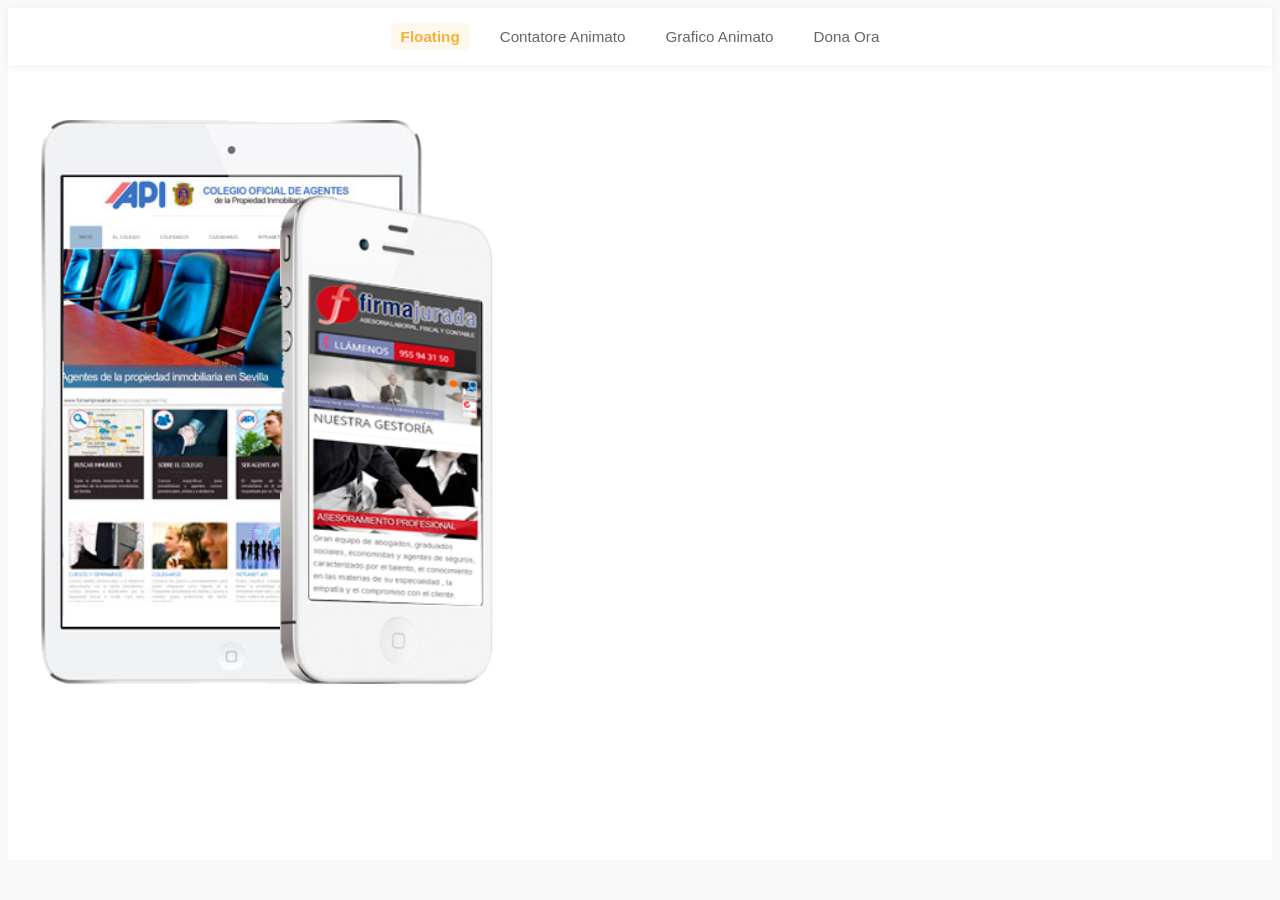
==== commit 0f84ab84: "link_image" ====
--- a/index.html
+++ b/index.html
@@ -3,20 +3,18 @@
 
 <head>
   <meta charset="UTF-8" />
-  <meta name="description"
-    content="Apicoltura artigianale nel cuore della Sardegna. Produzione di miele 100% biologico di alta qualità: corbezzolo, asfodelo, cardo e lavanda della Sardegna." />
+  <meta name="description" content="Floating" />
 
   <!-- META TAG PER LINK IMG  -->
-  <meta property="og:title" content="Apicoltura Centro Sardegna - Miele Artigianale e Bio" />
-  <meta property="og:description"
-    content="Scopri l'autentico miele Sardo prodotto nel cuore incontaminato della Sardegna. Mieli monoflorali di alta qualità, polline e pappa reale d'apicoltura etica." />
+  <meta property="og:title" content="Elements" />
+  <meta property="og:description" content="Elements" />
 
   <!-- Link reale del tuo sito web -->
-  <meta property="og:url" content="https://valentinocode.com/api/" />
+  <meta property="og:url" content="https://valentinocode.com/Elements/" />
 
   <!-- Link assoluto dell'immagine/logo che vuoi mostrare (Es. una foto 1200x630 pixel) -->
   <meta property="og:image"
-    content="https://raw.githubusercontent.com/Vamusmart/api/refs/heads/main/images/link_image.webp" />
+    content="https://raw.githubusercontent.com/Vamusmart/Elements/refs/heads/main/images/link_image.webp" />
 
   <meta property="og:type" content="website" />
   <meta property="og:image:type" content="image/webp" />
@@ -25,7 +23,7 @@
   <!-- ========================================== -->
 
   <meta name="viewport" content="width=device-width, initial-scale=1.0" />
-  <title>Apicoltura Centro Sardegna | Miele Artigianale e Biologico</title>
+  <title>Elements | Floating</title>
   <link rel="shortcut icon" type="image/x-icon" href="./images/logo.ico" />
   <link rel="preload" as="image" href="images/slide-one-768.webp" imagesrcset="
       images/slide-one-768.webp 768w,
@@ -40,13 +38,23 @@
     <link rel="stylesheet" href="https://cdnjs.cloudflare.com/ajax/libs/font-awesome/5.15.3/css/all.min.css">
   </noscript> <!-- custom css file link  -->
   <link rel="stylesheet" href="css/style.css">
+  <!-- Utile per il floating  -->
   <link rel="stylesheet" href="https://cdnjs.cloudflare.com/ajax/libs/animate.css/4.1.1/animate.min.css" />
 </head>
 
 <body>
-  <!-- header section starts  -->
- 
-  <!-- header section ends -->
+<!-- header section starts  -->
+<header class="main-header">
+  <div class="header-container">
+    <nav class="navbar">
+      <a href="index.html" class="nav-link active">Floating</a>
+      <a href="index2.html" class="nav-link">Contatore Animato</a>
+      <a href="index3.html" class="nav-link">Grafico Animato</a>
+      <a href="index4.html" class="nav-link">Dona Ora</a>
+    </nav>
+  </div>
+</header>
+<!-- header section ends -->
 
   <!-- main content starts -->
   <main>
@@ -75,14 +83,14 @@
         <!-- We section starts  -->
         <!-- contactUs section starts  -->
 
-    </div>
+      </div>
     </section>
     <!-- home section ends -->
   </main>
   <!-- main content ends -->
 
   <!-- footer starts -->
-  
+
   <!-- CookiePolicy starts -->
 
   <!-- JavaScript section start -->
--- a/css/style.css
+++ b/css/style.css
@@ -70,15 +70,6 @@
  *  Custom styles
  */
 
-* {
-  margin: 0;
-  padding: 0;
-  box-sizing: border-box;
-  text-decoration: none;
-  outline: none;
-  border: none;
-}
-
 .sr-only {
   position: absolute;
   width: 1px;
@@ -179,6 +170,63 @@
     animation-delay: 400ms; /* Un leggero ritardo sulla seconda crea un effetto migliore */
 }
 
+/* ==========================================================================
+   HEADER UNIFICATO - SENZA LOGO
+   ========================================================================== */
+
+.main-header {
+  background-color: #ffffff !important;
+  box-shadow: 0 2px 10px rgba(0, 0, 0, 0.05) !important;
+  position: sticky !important;
+  top: 0 !important;
+  width: 100% !important;
+  z-index: 9999 !important;
+  padding: 15px 0 !important;
+}
+
+.header-container {
+  max-width: 1200px !important;
+  margin: 0 auto !important;
+  display: flex !important;
+  justify-content: center !important; /* Centra il menu orizzontalmente */
+  align-items: center !important;
+  padding: 0 20px !important;
+  box-sizing: border-box !important;
+}
+
+/* Navigazione */
+.navbar {
+  display: flex !important;
+  gap: 20px !important;
+  align-items: center !important;
+}
+
+.nav-link {
+  text-decoration: none !important;
+  color: #666 !important;
+  font-weight: 500 !important;
+  font-size: 0.95rem !important;
+  transition: color 0.3s ease !important;
+  padding: 5px 10px !important;
+  border-radius: 6px !important;
+}
+
+.nav-link:hover {
+  color: #f4b03e !important; 
+}
+
+/* Pagina Attiva */
+.nav-link.active {
+  color: #f4b03e !important;
+  font-weight: 700 !important;
+  background-color: rgba(244, 176, 62, 0.1) !important;
+}
+
+/* Fix per evitare conflitti con float sottostanti */
+main {
+  clear: both !important;
+}
+
 /* --- 2. L'UNICO MEDIA QUERY CHE TI SERVE (Sotto i 768px - Tablet verticali e Smartphone) --- */
 @media (max-width: 768px) {
     .onecol_forty {
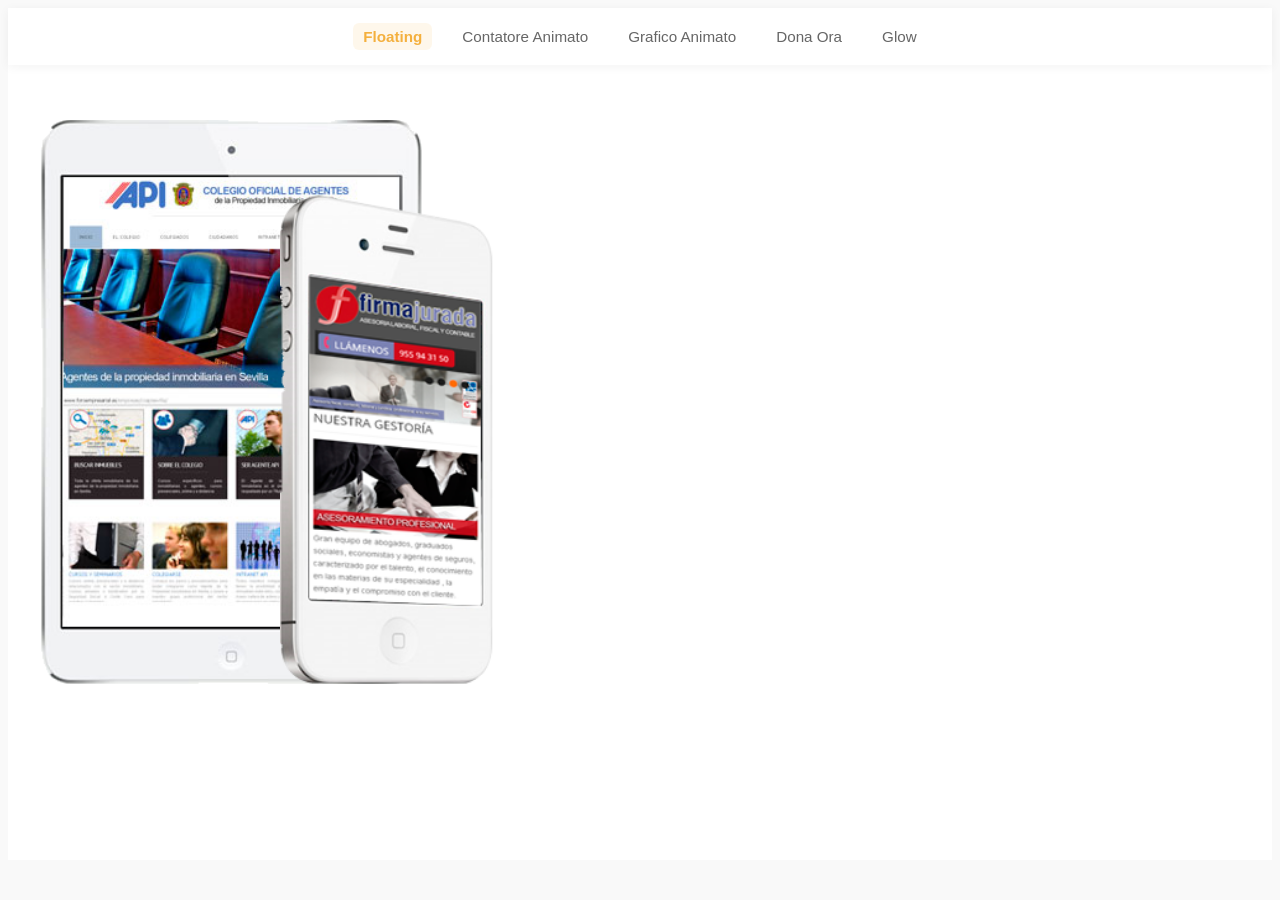
==== commit 0d69e3be: "Cleaning index, burger" ====
--- a/index.html
+++ b/index.html
@@ -25,36 +25,35 @@
   <meta name="viewport" content="width=device-width, initial-scale=1.0" />
   <title>Elements | Floating</title>
   <link rel="shortcut icon" type="image/x-icon" href="./images/logo.ico" />
-  <link rel="preload" as="image" href="images/slide-one-768.webp" imagesrcset="
-      images/slide-one-768.webp 768w,
-      images/slide-one-1024.webp 1024w,
-      images/slide-one-1440.webp 1440w
-    " imagesizes="100vw" />
-  <link rel="preload" href="/fonts/Gotham-Bold.woff2" as="font" type="font/woff2" crossorigin>
-  <!-- font awesome icon socials cdn link  -->
-  <link rel="stylesheet" href="https://cdnjs.cloudflare.com/ajax/libs/font-awesome/5.15.3/css/all.min.css" media="print"
-    onload="this.media='all'">
-  <noscript>
-    <link rel="stylesheet" href="https://cdnjs.cloudflare.com/ajax/libs/font-awesome/5.15.3/css/all.min.css">
-  </noscript> <!-- custom css file link  -->
+
+  <!-- custom css file link  -->
   <link rel="stylesheet" href="css/style.css">
+  <link rel="stylesheet" href="css/navbar.css">
   <!-- Utile per il floating  -->
   <link rel="stylesheet" href="https://cdnjs.cloudflare.com/ajax/libs/animate.css/4.1.1/animate.min.css" />
 </head>
 
 <body>
-<!-- header section starts  -->
-<header class="main-header">
-  <div class="header-container">
-    <nav class="navbar">
-      <a href="index.html" class="nav-link active">Floating</a>
-      <a href="index2.html" class="nav-link">Contatore Animato</a>
-      <a href="index3.html" class="nav-link">Grafico Animato</a>
-      <a href="index4.html" class="nav-link">Dona Ora</a>
-    </nav>
-  </div>
-</header>
-<!-- header section ends -->
+  <!-- header section starts  -->
+  <header class="main-header">
+    <div class="header-container">
+      <!-- Inserisci questo pulsante in tutti e 5 i file -->
+      <button class="burger-toggle" aria-label="Apri menu">
+        <span class="bar"></span>
+        <span class="bar"></span>
+        <span class="bar"></span>
+      </button>
+      <nav class="navbar">
+        <a href="index.html" class="nav-link active">Floating</a>
+        <a href="index2.html" class="nav-link">Contatore Animato</a>
+        <a href="index3.html" class="nav-link">Grafico Animato</a>
+        <a href="index4.html" class="nav-link">Dona Ora</a>
+        <a href="index5.html" class="nav-link">Glow</a>
+
+      </nav>
+    </div>
+  </header>
+  <!-- header section ends -->
 
   <!-- main content starts -->
   <main>
@@ -94,6 +93,8 @@
   <!-- CookiePolicy starts -->
 
   <!-- JavaScript section start -->
+  <!-- Prima la navbar, che è un elemento critico di navigazione -->
+  <script src="navbar.js" defer></script>
   <script src="main.js" defer></script>
   <!-- JavaScript section end -->
 
--- a/css/navbar.css
+++ b/css/navbar.css
@@ -0,0 +1,81 @@
+/* --- STILI BASE HEADER (Desktop) --- */
+.header-container {
+  display: flex;
+  justify-content: space-between;
+  align-items: center;
+  padding: 15px 5%;
+  position: relative;
+}
+
+/* Nascondiamo il pulsante burger su desktop */
+.burger-toggle {
+  display: none;
+  flex-direction: column;
+  justify-content: space-between;
+  width: 30px;
+  height: 21px;
+  background: transparent;
+  border: none;
+  cursor: pointer;
+  z-index: 1001; /* Sopra a tutto */
+}
+
+.burger-toggle .bar {
+  width: 100%;
+  height: 3px;
+  background-color: #333; /* Cambia con il colore del tuo tema */
+  transition: all 0.3s ease;
+  border-radius: 5px;
+}
+
+/* --- VERSIONE MOBILE (Sotto i 1060px) --- */
+@media (max-width: 1060px) {
+  
+  /* Mostriamo il burger menu */
+  .burger-toggle {
+    display: flex;
+  }
+
+  /* Trasformiamo la navbar in un menu a comparsa laterale (drawer) */
+  .navbar {
+    position: fixed;
+    top: 0;
+    right: -100%; /* Nascosto inizialmente a destra */
+    width: 250px; /* Larghezza del menu mobile */
+    height: 100vh;
+    background-color: #fff; /* Colore di sfondo del menu */
+    box-shadow: -5px 0 15px rgba(0, 0, 0, 0.1);
+    display: flex;
+    flex-direction: column;
+    align-items: flex-start;
+    padding: 80px 30px 30px 30px; /* Spazio in alto per non sovrapporsi al pulsante */
+    gap: 20px;
+    transition: right 0.3s ease-in-out;
+    z-index: 1000;
+  }
+
+  /* Quando la navbar è attiva, scivola dentro lo schermo */
+  .navbar.active {
+    right: 0;
+  }
+
+  .nav-link {
+    font-size: 1.1rem;
+    width: 100%;
+    padding: 10px 0;
+    border-bottom: 1px solid #f0f0f0; /* Separatore opzionale */
+  }
+
+  /* --- ANIMAZIONE BURGER -> "X" --- */
+  .burger-toggle.active .bar:nth-child(1) {
+    transform: translateY(9px) rotate(45deg);
+  }
+
+  .burger-toggle.active .bar:nth-child(2) {
+    opacity: 0;
+  }
+
+  .burger-toggle.active .bar:nth-child(3) {
+    transform: translateY(-9px) rotate(-45deg);
+  }
+}
